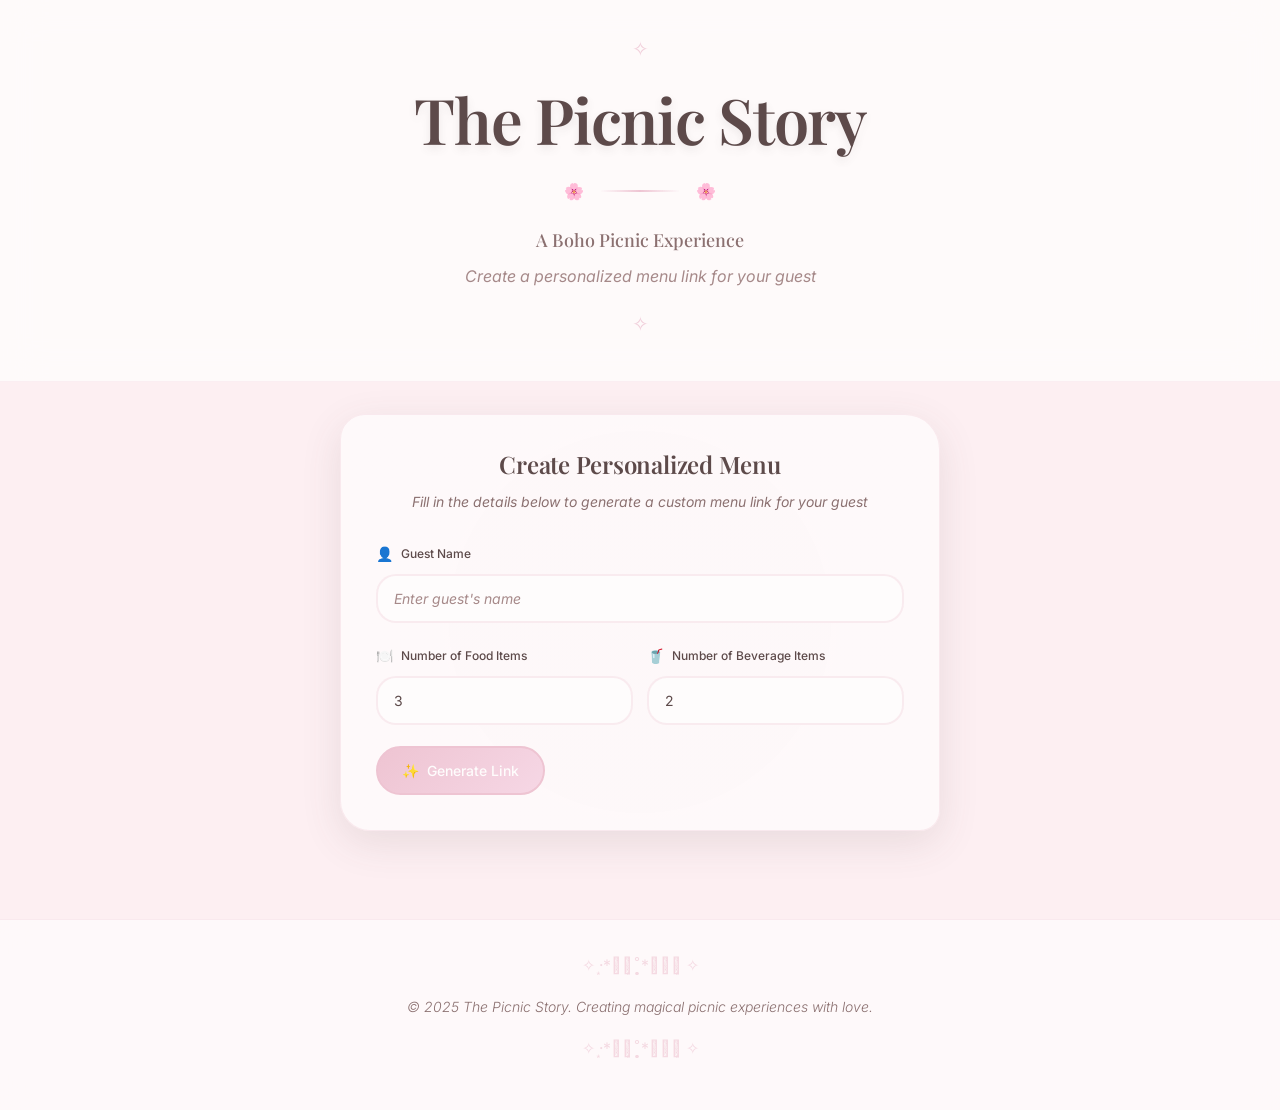
==== index.html @ 3cdbd2fa "first commit" ====
<!DOCTYPE html>
<html lang="en">
<head>
    <meta charset="UTF-8">
    <meta name="viewport" content="width=device-width, initial-scale=1.0">
    <title>The Picnic Story - A Boho Picnic Experience</title>
    <link rel="stylesheet" href="style.css">
    <link href="https://fonts.googleapis.com/css2?family=Playfair+Display:wght@400;500;600;700&family=Inter:wght@300;400;500;600&display=swap" rel="stylesheet">
</head>
<body>
    <!-- Decorative Elements -->
    <div class="gradient-bg"></div>
    
    <!-- Header -->
    <header class="header">
        <div class="container">
            <div class="header__content fade-in">
                <div class="header__flourish">✧</div>
                <h1 class="header__title">The Picnic Story</h1>
                <div class="header__divider">
                    <span class="divider-leaf">🌸</span>
                    <span class="divider-line"></span>
                    <span class="divider-leaf">🌸</span>
                </div>
                <p class="header__subtitle">A Boho Picnic Experience</p>
                <p class="header__description">Create a personalized menu link for your guest</p>
                <div class="header__flourish">✧</div>
            </div>
        </div>
    </header>

    <!-- Main Content -->
    <main class="main">
        <div class="container">
            <div class="form-wrapper fade-in">
                <div class="form-card">
                    <div class="form-header">
                        <h2 class="form-title">Create Personalized Menu</h2>
                        <p class="form-description">Fill in the details below to generate a custom menu link for your guest</p>
                    </div>
                    
                    <form id="linkGeneratorForm" class="form">
                        <div class="form-group">
                            <label for="guestName" class="form-label">
                                <span class="label-icon">👤</span>
                                Guest Name
                            </label>
                            <input 
                                type="text" 
                                id="guestName" 
                                name="guestName" 
                                class="form-control"
                                placeholder="Enter guest's name"
                                required
                            >
                        </div>

                        <div class="form-row">
                            <div class="form-group">
                                <label for="foodItems" class="form-label">
                                    <span class="label-icon">🍽️</span>
                                    Number of Food Items
                                </label>
                                <input 
                                    type="number" 
                                    id="foodItems" 
                                    name="foodItems" 
                                    class="form-control"
                                    min="1" 
                                    max="20" 
                                    value="3"
                                    required
                                >
                            </div>

                            <div class="form-group">
                                <label for="bevItems" class="form-label">
                                    <span class="label-icon">🥤</span>
                                    Number of Beverage Items
                                </label>
                                <input 
                                    type="number" 
                                    id="bevItems" 
                                    name="bevItems" 
                                    class="form-control"
                                    min="0" 
                                    max="10" 
                                    value="2"
                                    required
                                >
                            </div>
                        </div>

                        <button type="submit" class="btn btn--primary">
                            <span class="btn-icon">✨</span>
                            Generate Link
                        </button>
                    </form>

                    <!-- Generated Link Section -->
                    <div id="linkResult" class="link-result hidden">
                        <div class="result-header">
                            <h3 class="result-title">🎉 Your personalized link is ready!</h3>
                            <p class="result-description">Share this link with your guest</p>
                        </div>
                        
                        <div class="link-display">
                            <input type="text" id="generatedLink" class="link-input" readonly>
                            <button type="button" id="copyBtn" class="btn btn--secondary">
                                <span class="btn-icon">📋</span>
                                Copy
                            </button>
                        </div>
                        
                        <div class="result-actions">
                            <button type="button" id="createNewBtn" class="btn btn--outline">
                                Create Another Link
                            </button>
                        </div>
                    </div>
                </div>
            </div>
        </div>
    </main>

    <!-- Footer -->
    <footer class="footer">
        <div class="container">
            <div class="footer-content">
                <div class="footer-ornament">✧ ·͙*̩̩͙˚̩̥̩̥*̩̩̥͙ ✧</div>
                <p class="footer-text">© 2025 The Picnic Story. Creating magical picnic experiences with love.</p>
                <div class="footer-ornament">✧ ·͙*̩̩͙˚̩̥̩̥*̩̩̥͙ ✧</div>
            </div>
        </div>
    </footer>

    <script src="app.js"></script>
</body>
</html>
---- style.css ----
:root {
  /* Primitive Color Tokens */
  --color-white: rgba(255, 255, 255, 1);
  --color-black: rgba(0, 0, 0, 1);
  --color-cream-50: rgba(252, 252, 249, 1);
  --color-cream-100: rgba(255, 255, 253, 1);
  --color-gray-200: rgba(245, 245, 245, 1);
  --color-gray-300: rgba(167, 169, 169, 1);
  --color-gray-400: rgba(119, 124, 124, 1);
  --color-slate-500: rgba(98, 108, 113, 1);
  --color-brown-600: rgba(94, 82, 64, 1);
  --color-charcoal-700: rgba(31, 33, 33, 1);
  --color-charcoal-800: rgba(38, 40, 40, 1);
  --color-slate-900: rgba(19, 52, 59, 1);
  --color-teal-300: rgba(50, 184, 198, 1);
  --color-teal-400: rgba(45, 166, 178, 1);
  --color-teal-500: rgba(33, 128, 141, 1);
  --color-teal-600: rgba(29, 116, 128, 1);
  --color-teal-700: rgba(26, 104, 115, 1);
  --color-teal-800: rgba(41, 150, 161, 1);
  --color-red-400: rgba(255, 84, 89, 1);
  --color-red-500: rgba(192, 21, 47, 1);
  --color-orange-400: rgba(230, 129, 97, 1);
  --color-orange-500: rgba(168, 75, 47, 1);

  /* RGB versions for opacity control */
  --color-brown-600-rgb: 94, 82, 64;
  --color-teal-500-rgb: 33, 128, 141;
  --color-slate-900-rgb: 19, 52, 59;
  --color-slate-500-rgb: 98, 108, 113;
  --color-red-500-rgb: 192, 21, 47;
  --color-red-400-rgb: 255, 84, 89;
  --color-orange-500-rgb: 168, 75, 47;
  --color-orange-400-rgb: 230, 129, 97;

  /* Background color tokens (Light Mode) */
  --color-bg-1: rgba(59, 130, 246, 0.08); /* Light blue */
  --color-bg-2: rgba(245, 158, 11, 0.08); /* Light yellow */
  --color-bg-3: rgba(34, 197, 94, 0.08); /* Light green */
  --color-bg-4: rgba(239, 68, 68, 0.08); /* Light red */
  --color-bg-5: rgba(147, 51, 234, 0.08); /* Light purple */
  --color-bg-6: rgba(249, 115, 22, 0.08); /* Light orange */
  --color-bg-7: rgba(236, 72, 153, 0.08); /* Light pink */
  --color-bg-8: rgba(6, 182, 212, 0.08); /* Light cyan */

  /* Semantic Color Tokens (Light Mode) */
  --color-background: var(--color-cream-50);
  --color-surface: var(--color-cream-100);
  --color-text: var(--color-slate-900);
  --color-text-secondary: var(--color-slate-500);
  --color-primary: var(--color-teal-500);
  --color-primary-hover: var(--color-teal-600);
  --color-primary-active: var(--color-teal-700);
  --color-secondary: rgba(var(--color-brown-600-rgb), 0.12);
  --color-secondary-hover: rgba(var(--color-brown-600-rgb), 0.2);
  --color-secondary-active: rgba(var(--color-brown-600-rgb), 0.25);
  --color-border: rgba(var(--color-brown-600-rgb), 0.2);
  --color-btn-primary-text: var(--color-cream-50);
  --color-card-border: rgba(var(--color-brown-600-rgb), 0.12);
  --color-card-border-inner: rgba(var(--color-brown-600-rgb), 0.12);
  --color-error: var(--color-red-500);
  --color-success: var(--color-teal-500);
  --color-warning: var(--color-orange-500);
  --color-info: var(--color-slate-500);
  --color-focus-ring: rgba(var(--color-teal-500-rgb), 0.4);
  --color-select-caret: rgba(var(--color-slate-900-rgb), 0.8);

  /* Common style patterns */
  --focus-ring: 0 0 0 3px var(--color-focus-ring);
  --focus-outline: 2px solid var(--color-primary);
  --status-bg-opacity: 0.15;
  --status-border-opacity: 0.25;
  --select-caret-light: url("data:image/svg+xml,%3Csvg xmlns='http://www.w3.org/2000/svg' width='16' height='16' viewBox='0 0 24 24' fill='none' stroke='%23134252' stroke-width='2' stroke-linecap='round' stroke-linejoin='round'%3E%3Cpolyline points='6 9 12 15 18 9'%3E%3C/polyline%3E%3C/svg%3E");
  --select-caret-dark: url("data:image/svg+xml,%3Csvg xmlns='http://www.w3.org/2000/svg' width='16' height='16' viewBox='0 0 24 24' fill='none' stroke='%23f5f5f5' stroke-width='2' stroke-linecap='round' stroke-linejoin='round'%3E%3Cpolyline points='6 9 12 15 18 9'%3E%3C/polyline%3E%3C/svg%3E");

  /* RGB versions for opacity control */
  --color-success-rgb: 33, 128, 141;
  --color-error-rgb: 192, 21, 47;
  --color-warning-rgb: 168, 75, 47;
  --color-info-rgb: 98, 108, 113;

  /* Typography */
  --font-family-base: "FKGroteskNeue", "Geist", "Inter", -apple-system,
    BlinkMacSystemFont, "Segoe UI", Roboto, sans-serif;
  --font-family-mono: "Berkeley Mono", ui-monospace, SFMono-Regular, Menlo,
    Monaco, Consolas, monospace;
  --font-size-xs: 11px;
  --font-size-sm: 12px;
  --font-size-base: 14px;
  --font-size-md: 14px;
  --font-size-lg: 16px;
  --font-size-xl: 18px;
  --font-size-2xl: 20px;
  --font-size-3xl: 24px;
  --font-size-4xl: 30px;
  --font-weight-normal: 400;
  --font-weight-medium: 500;
  --font-weight-semibold: 550;
  --font-weight-bold: 600;
  --line-height-tight: 1.2;
  --line-height-normal: 1.5;
  --letter-spacing-tight: -0.01em;

  /* Spacing */
  --space-0: 0;
  --space-1: 1px;
  --space-2: 2px;
  --space-4: 4px;
  --space-6: 6px;
  --space-8: 8px;
  --space-10: 10px;
  --space-12: 12px;
  --space-16: 16px;
  --space-20: 20px;
  --space-24: 24px;
  --space-32: 32px;

  /* Border Radius */
  --radius-sm: 6px;
  --radius-base: 8px;
  --radius-md: 10px;
  --radius-lg: 12px;
  --radius-full: 9999px;

  /* Shadows */
  --shadow-xs: 0 1px 2px rgba(0, 0, 0, 0.02);
  --shadow-sm: 0 1px 3px rgba(0, 0, 0, 0.04), 0 1px 2px rgba(0, 0, 0, 0.02);
  --shadow-md: 0 4px 6px -1px rgba(0, 0, 0, 0.04),
    0 2px 4px -1px rgba(0, 0, 0, 0.02);
  --shadow-lg: 0 10px 15px -3px rgba(0, 0, 0, 0.04),
    0 4px 6px -2px rgba(0, 0, 0, 0.02);
  --shadow-inset-sm: inset 0 1px 0 rgba(255, 255, 255, 0.15),
    inset 0 -1px 0 rgba(0, 0, 0, 0.03);

  /* Animation */
  --duration-fast: 150ms;
  --duration-normal: 250ms;
  --ease-standard: cubic-bezier(0.16, 1, 0.3, 1);

  /* Layout */
  --container-sm: 640px;
  --container-md: 768px;
  --container-lg: 1024px;
  --container-xl: 1280px;
}

/* Dark mode colors */
@media (prefers-color-scheme: dark) {
  :root {
    /* RGB versions for opacity control (Dark Mode) */
    --color-gray-400-rgb: 119, 124, 124;
    --color-teal-300-rgb: 50, 184, 198;
    --color-gray-300-rgb: 167, 169, 169;
    --color-gray-200-rgb: 245, 245, 245;

    /* Background color tokens (Dark Mode) */
    --color-bg-1: rgba(29, 78, 216, 0.15); /* Dark blue */
    --color-bg-2: rgba(180, 83, 9, 0.15); /* Dark yellow */
    --color-bg-3: rgba(21, 128, 61, 0.15); /* Dark green */
    --color-bg-4: rgba(185, 28, 28, 0.15); /* Dark red */
    --color-bg-5: rgba(107, 33, 168, 0.15); /* Dark purple */
    --color-bg-6: rgba(194, 65, 12, 0.15); /* Dark orange */
    --color-bg-7: rgba(190, 24, 93, 0.15); /* Dark pink */
    --color-bg-8: rgba(8, 145, 178, 0.15); /* Dark cyan */
    
    /* Semantic Color Tokens (Dark Mode) */
    --color-background: var(--color-charcoal-700);
    --color-surface: var(--color-charcoal-800);
    --color-text: var(--color-gray-200);
    --color-text-secondary: rgba(var(--color-gray-300-rgb), 0.7);
    --color-primary: var(--color-teal-300);
    --color-primary-hover: var(--color-teal-400);
    --color-primary-active: var(--color-teal-800);
    --color-secondary: rgba(var(--color-gray-400-rgb), 0.15);
    --color-secondary-hover: rgba(var(--color-gray-400-rgb), 0.25);
    --color-secondary-active: rgba(var(--color-gray-400-rgb), 0.3);
    --color-border: rgba(var(--color-gray-400-rgb), 0.3);
    --color-error: var(--color-red-400);
    --color-success: var(--color-teal-300);
    --color-warning: var(--color-orange-400);
    --color-info: var(--color-gray-300);
    --color-focus-ring: rgba(var(--color-teal-300-rgb), 0.4);
    --color-btn-primary-text: var(--color-slate-900);
    --color-card-border: rgba(var(--color-gray-400-rgb), 0.2);
    --color-card-border-inner: rgba(var(--color-gray-400-rgb), 0.15);
    --shadow-inset-sm: inset 0 1px 0 rgba(255, 255, 255, 0.1),
      inset 0 -1px 0 rgba(0, 0, 0, 0.15);
    --button-border-secondary: rgba(var(--color-gray-400-rgb), 0.2);
    --color-border-secondary: rgba(var(--color-gray-400-rgb), 0.2);
    --color-select-caret: rgba(var(--color-gray-200-rgb), 0.8);

    /* Common style patterns - updated for dark mode */
    --focus-ring: 0 0 0 3px var(--color-focus-ring);
    --focus-outline: 2px solid var(--color-primary);
    --status-bg-opacity: 0.15;
    --status-border-opacity: 0.25;
    --select-caret-light: url("data:image/svg+xml,%3Csvg xmlns='http://www.w3.org/2000/svg' width='16' height='16' viewBox='0 0 24 24' fill='none' stroke='%23134252' stroke-width='2' stroke-linecap='round' stroke-linejoin='round'%3E%3Cpolyline points='6 9 12 15 18 9'%3E%3C/polyline%3E%3C/svg%3E");
    --select-caret-dark: url("data:image/svg+xml,%3Csvg xmlns='http://www.w3.org/2000/svg' width='16' height='16' viewBox='0 0 24 24' fill='none' stroke='%23f5f5f5' stroke-width='2' stroke-linecap='round' stroke-linejoin='round'%3E%3Cpolyline points='6 9 12 15 18 9'%3E%3C/polyline%3E%3C/svg%3E");

    /* RGB versions for dark mode */
    --color-success-rgb: var(--color-teal-300-rgb);
    --color-error-rgb: var(--color-red-400-rgb);
    --color-warning-rgb: var(--color-orange-400-rgb);
    --color-info-rgb: var(--color-gray-300-rgb);
  }
}

/* Data attribute for manual theme switching */
[data-color-scheme="dark"] {
  /* RGB versions for opacity control (dark mode) */
  --color-gray-400-rgb: 119, 124, 124;
  --color-teal-300-rgb: 50, 184, 198;
  --color-gray-300-rgb: 167, 169, 169;
  --color-gray-200-rgb: 245, 245, 245;

  /* Colorful background palette - Dark Mode */
  --color-bg-1: rgba(29, 78, 216, 0.15); /* Dark blue */
  --color-bg-2: rgba(180, 83, 9, 0.15); /* Dark yellow */
  --color-bg-3: rgba(21, 128, 61, 0.15); /* Dark green */
  --color-bg-4: rgba(185, 28, 28, 0.15); /* Dark red */
  --color-bg-5: rgba(107, 33, 168, 0.15); /* Dark purple */
  --color-bg-6: rgba(194, 65, 12, 0.15); /* Dark orange */
  --color-bg-7: rgba(190, 24, 93, 0.15); /* Dark pink */
  --color-bg-8: rgba(8, 145, 178, 0.15); /* Dark cyan */
  
  /* Semantic Color Tokens (Dark Mode) */
  --color-background: var(--color-charcoal-700);
  --color-surface: var(--color-charcoal-800);
  --color-text: var(--color-gray-200);
  --color-text-secondary: rgba(var(--color-gray-300-rgb), 0.7);
  --color-primary: var(--color-teal-300);
  --color-primary-hover: var(--color-teal-400);
  --color-primary-active: var(--color-teal-800);
  --color-secondary: rgba(var(--color-gray-400-rgb), 0.15);
  --color-secondary-hover: rgba(var(--color-gray-400-rgb), 0.25);
  --color-secondary-active: rgba(var(--color-gray-400-rgb), 0.3);
  --color-border: rgba(var(--color-gray-400-rgb), 0.3);
  --color-error: var(--color-red-400);
  --color-success: var(--color-teal-300);
  --color-warning: var(--color-orange-400);
  --color-info: var(--color-gray-300);
  --color-focus-ring: rgba(var(--color-teal-300-rgb), 0.4);
  --color-btn-primary-text: var(--color-slate-900);
  --color-card-border: rgba(var(--color-gray-400-rgb), 0.15);
  --color-card-border-inner: rgba(var(--color-gray-400-rgb), 0.15);
  --shadow-inset-sm: inset 0 1px 0 rgba(255, 255, 255, 0.1),
    inset 0 -1px 0 rgba(0, 0, 0, 0.15);
  --color-border-secondary: rgba(var(--color-gray-400-rgb), 0.2);
  --color-select-caret: rgba(var(--color-gray-200-rgb), 0.8);

  /* Common style patterns - updated for dark mode */
  --focus-ring: 0 0 0 3px var(--color-focus-ring);
  --focus-outline: 2px solid var(--color-primary);
  --status-bg-opacity: 0.15;
  --status-border-opacity: 0.25;
  --select-caret-light: url("data:image/svg+xml,%3Csvg xmlns='http://www.w3.org/2000/svg' width='16' height='16' viewBox='0 0 24 24' fill='none' stroke='%23134252' stroke-width='2' stroke-linecap='round' stroke-linejoin='round'%3E%3Cpolyline points='6 9 12 15 18 9'%3E%3C/polyline%3E%3C/svg%3E");
  --select-caret-dark: url("data:image/svg+xml,%3Csvg xmlns='http://www.w3.org/2000/svg' width='16' height='16' viewBox='0 0 24 24' fill='none' stroke='%23f5f5f5' stroke-width='2' stroke-linecap='round' stroke-linejoin='round'%3E%3Cpolyline points='6 9 12 15 18 9'%3E%3C/polyline%3E%3C/svg%3E");

  /* RGB versions for dark mode */
  --color-success-rgb: var(--color-teal-300-rgb);
  --color-error-rgb: var(--color-red-400-rgb);
  --color-warning-rgb: var(--color-orange-400-rgb);
  --color-info-rgb: var(--color-gray-300-rgb);
}

[data-color-scheme="light"] {
  /* RGB versions for opacity control (light mode) */
  --color-brown-600-rgb: 94, 82, 64;
  --color-teal-500-rgb: 33, 128, 141;
  --color-slate-900-rgb: 19, 52, 59;
  
  /* Semantic Color Tokens (Light Mode) */
  --color-background: var(--color-cream-50);
  --color-surface: var(--color-cream-100);
  --color-text: var(--color-slate-900);
  --color-text-secondary: var(--color-slate-500);
  --color-primary: var(--color-teal-500);
  --color-primary-hover: var(--color-teal-600);
  --color-primary-active: var(--color-teal-700);
  --color-secondary: rgba(var(--color-brown-600-rgb), 0.12);
  --color-secondary-hover: rgba(var(--color-brown-600-rgb), 0.2);
  --color-secondary-active: rgba(var(--color-brown-600-rgb), 0.25);
  --color-border: rgba(var(--color-brown-600-rgb), 0.2);
  --color-btn-primary-text: var(--color-cream-50);
  --color-card-border: rgba(var(--color-brown-600-rgb), 0.12);
  --color-card-border-inner: rgba(var(--color-brown-600-rgb), 0.12);
  --color-error: var(--color-red-500);
  --color-success: var(--color-teal-500);
  --color-warning: var(--color-orange-500);
  --color-info: var(--color-slate-500);
  --color-focus-ring: rgba(var(--color-teal-500-rgb), 0.4);

  /* RGB versions for light mode */
  --color-success-rgb: var(--color-teal-500-rgb);
  --color-error-rgb: var(--color-red-500-rgb);
  --color-warning-rgb: var(--color-orange-500-rgb);
  --color-info-rgb: var(--color-slate-500-rgb);
}

/* Base styles */
html {
  font-size: var(--font-size-base);
  font-family: var(--font-family-base);
  line-height: var(--line-height-normal);
  color: var(--color-text);
  background-color: var(--color-background);
  -webkit-font-smoothing: antialiased;
  box-sizing: border-box;
}

body {
  margin: 0;
  padding: 0;
}

*,
*::before,
*::after {
  box-sizing: inherit;
}

/* Typography */
h1,
h2,
h3,
h4,
h5,
h6 {
  margin: 0;
  font-weight: var(--font-weight-semibold);
  line-height: var(--line-height-tight);
  color: var(--color-text);
  letter-spacing: var(--letter-spacing-tight);
}

h1 {
  font-size: var(--font-size-4xl);
}
h2 {
  font-size: var(--font-size-3xl);
}
h3 {
  font-size: var(--font-size-2xl);
}
h4 {
  font-size: var(--font-size-xl);
}
h5 {
  font-size: var(--font-size-lg);
}
h6 {
  font-size: var(--font-size-md);
}

p {
  margin: 0 0 var(--space-16) 0;
}

a {
  color: var(--color-primary);
  text-decoration: none;
  transition: color var(--duration-fast) var(--ease-standard);
}

a:hover {
  color: var(--color-primary-hover);
}

code,
pre {
  font-family: var(--font-family-mono);
  font-size: calc(var(--font-size-base) * 0.95);
  background-color: var(--color-secondary);
  border-radius: var(--radius-sm);
}

code {
  padding: var(--space-1) var(--space-4);
}

pre {
  padding: var(--space-16);
  margin: var(--space-16) 0;
  overflow: auto;
  border: 1px solid var(--color-border);
}

pre code {
  background: none;
  padding: 0;
}

/* Buttons */
.btn {
  display: inline-flex;
  align-items: center;
  justify-content: center;
  padding: var(--space-8) var(--space-16);
  border-radius: var(--radius-base);
  font-size: var(--font-size-base);
  font-weight: 500;
  line-height: 1.5;
  cursor: pointer;
  transition: all var(--duration-normal) var(--ease-standard);
  border: none;
  text-decoration: none;
  position: relative;
}

.btn:focus-visible {
  outline: none;
  box-shadow: var(--focus-ring);
}

.btn--primary {
  background: var(--color-primary);
  color: var(--color-btn-primary-text);
}

.btn--primary:hover {
  background: var(--color-primary-hover);
}

.btn--primary:active {
  background: var(--color-primary-active);
}

.btn--secondary {
  background: var(--color-secondary);
  color: var(--color-text);
}

.btn--secondary:hover {
  background: var(--color-secondary-hover);
}

.btn--secondary:active {
  background: var(--color-secondary-active);
}

.btn--outline {
  background: transparent;
  border: 1px solid var(--color-border);
  color: var(--color-text);
}

.btn--outline:hover {
  background: var(--color-secondary);
}

.btn--sm {
  padding: var(--space-4) var(--space-12);
  font-size: var(--font-size-sm);
  border-radius: var(--radius-sm);
}

.btn--lg {
  padding: var(--space-10) var(--space-20);
  font-size: var(--font-size-lg);
  border-radius: var(--radius-md);
}

.btn--full-width {
  width: 100%;
}

.btn:disabled {
  opacity: 0.5;
  cursor: not-allowed;
}

/* Form elements */
.form-control {
  display: block;
  width: 100%;
  padding: var(--space-8) var(--space-12);
  font-size: var(--font-size-md);
  line-height: 1.5;
  color: var(--color-text);
  background-color: var(--color-surface);
  border: 1px solid var(--color-border);
  border-radius: var(--radius-base);
  transition: border-color var(--duration-fast) var(--ease-standard),
    box-shadow var(--duration-fast) var(--ease-standard);
}

textarea.form-control {
  font-family: var(--font-family-base);
  font-size: var(--font-size-base);
}

select.form-control {
  padding: var(--space-8) var(--space-12);
  -webkit-appearance: none;
  -moz-appearance: none;
  appearance: none;
  background-image: var(--select-caret-light);
  background-repeat: no-repeat;
  background-position: right var(--space-12) center;
  background-size: 16px;
  padding-right: var(--space-32);
}

/* Add a dark mode specific caret */
@media (prefers-color-scheme: dark) {
  select.form-control {
    background-image: var(--select-caret-dark);
  }
}

/* Also handle data-color-scheme */
[data-color-scheme="dark"] select.form-control {
  background-image: var(--select-caret-dark);
}

[data-color-scheme="light"] select.form-control {
  background-image: var(--select-caret-light);
}

.form-control:focus {
  border-color: var(--color-primary);
  outline: var(--focus-outline);
}

.form-label {
  display: block;
  margin-bottom: var(--space-8);
  font-weight: var(--font-weight-medium);
  font-size: var(--font-size-sm);
}

.form-group {
  margin-bottom: var(--space-16);
}

/* Card component */
.card {
  background-color: var(--color-surface);
  border-radius: var(--radius-lg);
  border: 1px solid var(--color-card-border);
  box-shadow: var(--shadow-sm);
  overflow: hidden;
  transition: box-shadow var(--duration-normal) var(--ease-standard);
}

.card:hover {
  box-shadow: var(--shadow-md);
}

.card__body {
  padding: var(--space-16);
}

.card__header,
.card__footer {
  padding: var(--space-16);
  border-bottom: 1px solid var(--color-card-border-inner);
}

/* Status indicators - simplified with CSS variables */
.status {
  display: inline-flex;
  align-items: center;
  padding: var(--space-6) var(--space-12);
  border-radius: var(--radius-full);
  font-weight: var(--font-weight-medium);
  font-size: var(--font-size-sm);
}

.status--success {
  background-color: rgba(
    var(--color-success-rgb, 33, 128, 141),
    var(--status-bg-opacity)
  );
  color: var(--color-success);
  border: 1px solid
    rgba(var(--color-success-rgb, 33, 128, 141), var(--status-border-opacity));
}

.status--error {
  background-color: rgba(
    var(--color-error-rgb, 192, 21, 47),
    var(--status-bg-opacity)
  );
  color: var(--color-error);
  border: 1px solid
    rgba(var(--color-error-rgb, 192, 21, 47), var(--status-border-opacity));
}

.status--warning {
  background-color: rgba(
    var(--color-warning-rgb, 168, 75, 47),
    var(--status-bg-opacity)
  );
  color: var(--color-warning);
  border: 1px solid
    rgba(var(--color-warning-rgb, 168, 75, 47), var(--status-border-opacity));
}

.status--info {
  background-color: rgba(
    var(--color-info-rgb, 98, 108, 113),
    var(--status-bg-opacity)
  );
  color: var(--color-info);
  border: 1px solid
    rgba(var(--color-info-rgb, 98, 108, 113), var(--status-border-opacity));
}

/* Container layout */
.container {
  width: 100%;
  margin-right: auto;
  margin-left: auto;
  padding-right: var(--space-16);
  padding-left: var(--space-16);
}

@media (min-width: 640px) {
  .container {
    max-width: var(--container-sm);
  }
}
@media (min-width: 768px) {
  .container {
    max-width: var(--container-md);
  }
}
@media (min-width: 1024px) {
  .container {
    max-width: var(--container-lg);
  }
}
@media (min-width: 1280px) {
  .container {
    max-width: var(--container-xl);
  }
}

/* Utility classes */
.flex {
  display: flex;
}
.flex-col {
  flex-direction: column;
}
.items-center {
  align-items: center;
}
.justify-center {
  justify-content: center;
}
.justify-between {
  justify-content: space-between;
}
.gap-4 {
  gap: var(--space-4);
}
.gap-8 {
  gap: var(--space-8);
}
.gap-16 {
  gap: var(--space-16);
}

.m-0 {
  margin: 0;
}
.mt-8 {
  margin-top: var(--space-8);
}
.mb-8 {
  margin-bottom: var(--space-8);
}
.mx-8 {
  margin-left: var(--space-8);
  margin-right: var(--space-8);
}
.my-8 {
  margin-top: var(--space-8);
  margin-bottom: var(--space-8);
}

.p-0 {
  padding: 0;
}
.py-8 {
  padding-top: var(--space-8);
  padding-bottom: var(--space-8);
}
.px-8 {
  padding-left: var(--space-8);
  padding-right: var(--space-8);
}
.py-16 {
  padding-top: var(--space-16);
  padding-bottom: var(--space-16);
}
.px-16 {
  padding-left: var(--space-16);
  padding-right: var(--space-16);
}

.block {
  display: block;
}
.hidden {
  display: none;
}

/* Accessibility */
.sr-only {
  position: absolute;
  width: 1px;
  height: 1px;
  padding: 0;
  margin: -1px;
  overflow: hidden;
  clip: rect(0, 0, 0, 0);
  white-space: nowrap;
  border-width: 0;
}

:focus-visible {
  outline: var(--focus-outline);
  outline-offset: 2px;
}

/* Dark mode specifics */
[data-color-scheme="dark"] .btn--outline {
  border: 1px solid var(--color-border-secondary);
}

@font-face {
  font-family: 'FKGroteskNeue';
  src: url('https://r2cdn.perplexity.ai/fonts/FKGroteskNeue.woff2')
    format('woff2');
}

/* END PERPLEXITY DESIGN SYSTEM */
/* Boho Picnic Theme - Soft Pink Gradients */

* {
    margin: 0;
    padding: 0;
    box-sizing: border-box;
}

:root {
    /* Boho Pink Color Palette */
    --boho-blush: #FDEFF2;
    --boho-cream: #FFEAF1;
    --boho-dusty-rose: #EEC4D2;
    --boho-soft-pink: #F6D7E5;
    --boho-mauve: #D4A5B8;
    --boho-sage-pink: #C4A5A5;
    --boho-warm-white: #FEFCFC;
    --boho-text-dark: #5D4A4A;
    --boho-text-medium: #8B7070;
    --boho-text-light: #A68989;
    --boho-accent: #B89AAA;
    
    /* Organic shadows with pink tints */
    --boho-shadow-soft: 0 8px 32px rgba(93, 74, 74, 0.08);
    --boho-shadow-medium: 0 12px 40px rgba(93, 74, 74, 0.12);
    --boho-shadow-floating: 0 20px 60px rgba(93, 74, 74, 0.15);
    
    /* Organic border radius */
    --boho-radius-small: 12px;
    --boho-radius-medium: 20px;
    --boho-radius-large: 32px;
    --boho-radius-organic: 25px 35px 20px 30px;
}

body {
    font-family: 'Inter', var(--font-family-base);
    line-height: 1.7;
    color: var(--boho-text-dark);
    background: var(--boho-blush);
    min-height: 100vh;
    scroll-behavior: smooth;
    position: relative;
    overflow-x: hidden;
}

/* Gradient Background */
.gradient-bg {
    position: fixed;
    top: 0;
    left: 0;
    width: 100%;
    height: 100%;
    background: linear-gradient(135deg, 
        var(--boho-blush) 0%, 
        var(--boho-cream) 50%, 
        var(--boho-dusty-rose) 100%);
    pointer-events: none;
    z-index: -1;
}

.gradient-bg::before {
    content: '';
    position: absolute;
    top: 0;
    left: 0;
    width: 100%;
    height: 100%;
    background: radial-gradient(circle at 20% 80%, rgba(238, 196, 210, 0.3) 0%, transparent 50%),
                radial-gradient(circle at 80% 20%, rgba(246, 215, 229, 0.4) 0%, transparent 50%),
                radial-gradient(circle at 40% 40%, rgba(212, 165, 184, 0.2) 0%, transparent 50%);
    animation: float 20s ease-in-out infinite;
}

@keyframes float {
    0%, 100% { transform: translate(0, 0) rotate(0deg); }
    33% { transform: translate(30px, -30px) rotate(120deg); }
    66% { transform: translate(-20px, 20px) rotate(240deg); }
}

/* Fade in animation */
.fade-in {
    opacity: 0;
    transform: translateY(30px);
    animation: fadeIn 0.8s ease-out forwards;
}

@keyframes fadeIn {
    to {
        opacity: 1;
        transform: translateY(0);
    }
}

/* Header Styles */
.header {
    background: rgba(254, 252, 252, 0.85);
    backdrop-filter: blur(20px);
    padding: var(--space-32) 0 var(--space-24);
    text-align: center;
    position: relative;
    overflow: hidden;
    border-bottom: 1px solid rgba(238, 196, 210, 0.2);
}

.header__content {
    position: relative;
    z-index: 2;
}

.header__flourish {
    font-size: var(--font-size-2xl);
    color: var(--boho-dusty-rose);
    margin-bottom: var(--space-16);
    opacity: 0.8;
    animation: sparkle 3s ease-in-out infinite;
}

@keyframes sparkle {
    0%, 100% { opacity: 0.8; transform: scale(1); }
    50% { opacity: 1; transform: scale(1.1); }
}

.header__title {
    font-family: 'Playfair Display', serif;
    font-size: clamp(2.5rem, 8vw, 4.5rem);
    font-weight: 600;
    color: var(--boho-text-dark);
    margin-bottom: var(--space-20);
    letter-spacing: -0.02em;
    text-shadow: 0 4px 8px rgba(93, 74, 74, 0.1);
}

.header__divider {
    display: flex;
    align-items: center;
    justify-content: center;
    gap: var(--space-16);
    margin: var(--space-20) 0;
}

.divider-leaf {
    font-size: var(--font-size-lg);
    color: var(--boho-dusty-rose);
    animation: sway 4s ease-in-out infinite;
}

.divider-leaf:nth-child(3) {
    animation-delay: 2s;
}

@keyframes sway {
    0%, 100% { transform: rotate(-5deg); }
    50% { transform: rotate(5deg); }
}

.divider-line {
    width: 80px;
    height: 2px;
    background: linear-gradient(90deg, transparent, var(--boho-dusty-rose), transparent);
    border-radius: var(--radius-full);
}

.header__subtitle {
    font-family: 'Playfair Display', serif;
    font-size: var(--font-size-xl);
    color: var(--boho-text-medium);
    font-weight: 500;
    margin-bottom: var(--space-8);
}

.header__description {
    font-size: var(--font-size-lg);
    color: var(--boho-text-light);
    font-style: italic;
    font-weight: 400;
}

/* Main Content */
.main {
    padding: var(--space-32) 0;
}

/* Form Styles */
.form-wrapper {
    max-width: 600px;
    margin: 0 auto;
}

.form-card {
    background: rgba(254, 252, 252, 0.8);
    backdrop-filter: blur(15px);
    border: 1px solid rgba(238, 196, 210, 0.3);
    border-radius: var(--boho-radius-organic);
    padding: 2.5rem;
    box-shadow: var(--boho-shadow-medium);
    position: relative;
    overflow: hidden;
}

.form-card::before {
    content: '';
    position: absolute;
    top: -50%;
    left: -50%;
    width: 200%;
    height: 200%;
    background: radial-gradient(circle, rgba(238, 196, 210, 0.03) 0%, transparent 70%);
    opacity: 0.5;
}

.form-header {
    text-align: center;
    margin-bottom: 2rem;
    position: relative;
    z-index: 2;
}

.form-title {
    font-family: 'Playfair Display', serif;
    font-size: var(--font-size-3xl);
    font-weight: 600;
    color: var(--boho-text-dark);
    margin-bottom: var(--space-12);
}

.form-description {
    font-size: var(--font-size-md);
    color: var(--boho-text-medium);
    font-style: italic;
}

.form {
    position: relative;
    z-index: 2;
}

.form-group {
    margin-bottom: 1.5rem;
}

.form-row {
    display: grid;
    grid-template-columns: 1fr 1fr;
    gap: 1rem;
}

.form-label {
    display: flex;
    align-items: center;
    gap: var(--space-8);
    margin-bottom: var(--space-8);
    font-weight: var(--font-weight-medium);
    color: var(--boho-text-dark);
    font-size: var(--font-size-sm);
}

.label-icon {
    font-size: var(--font-size-md);
}

.form-control {
    width: 100%;
    padding: var(--space-12) var(--space-16);
    font-size: var(--font-size-md);
    color: var(--boho-text-dark);
    background: rgba(254, 252, 252, 0.9);
    border: 2px solid rgba(238, 196, 210, 0.3);
    border-radius: var(--boho-radius-medium);
    transition: all var(--duration-normal) var(--ease-standard);
    font-family: 'Inter', sans-serif;
}

.form-control:focus {
    outline: none;
    border-color: var(--boho-dusty-rose);
    background: var(--boho-warm-white);
    box-shadow: 0 0 0 4px rgba(238, 196, 210, 0.2);
    transform: translateY(-2px);
}

.form-control::placeholder {
    color: var(--boho-text-light);
    font-style: italic;
}

/* Button Styles */
.btn {
    display: inline-flex;
    align-items: center;
    justify-content: center;
    gap: var(--space-8);
    padding: var(--space-12) var(--space-24);
    border: none;
    border-radius: var(--boho-radius-large);
    font-size: var(--font-size-md);
    font-weight: 500;
    font-family: 'Inter', sans-serif;
    cursor: pointer;
    transition: all var(--duration-normal) var(--ease-standard);
    position: relative;
    overflow: hidden;
}

.btn::before {
    content: '';
    position: absolute;
    top: 0;
    left: -100%;
    width: 100%;
    height: 100%;
    background: linear-gradient(90deg, transparent, rgba(255, 255, 255, 0.2), transparent);
    transition: left 0.5s ease;
}

.btn:hover::before {
    left: 100%;
}

.btn--primary {
    background: linear-gradient(135deg, var(--boho-dusty-rose), var(--boho-soft-pink));
    color: var(--boho-warm-white);
    border: 2px solid var(--boho-dusty-rose);
}

.btn--primary:hover {
    transform: translateY(-3px);
    box-shadow: var(--boho-shadow-medium);
    background: linear-gradient(135deg, var(--boho-mauve), var(--boho-dusty-rose));
}

.btn--secondary {
    background: rgba(238, 196, 210, 0.2);
    color: var(--boho-text-dark);
    border: 2px solid rgba(238, 196, 210, 0.4);
}

.btn--secondary:hover {
    background: rgba(238, 196, 210, 0.3);
    transform: translateY(-2px);
}

.btn--outline {
    background: transparent;
    color: var(--boho-text-dark);
    border: 2px solid rgba(238, 196, 210, 0.5);
}

.btn--outline:hover {
    background: rgba(238, 196, 210, 0.1);
    border-color: var(--boho-dusty-rose);
}

.btn:disabled {
    opacity: 0.5;
    cursor: not-allowed;
    transform: none !important;
}

.btn-icon {
    font-size: var(--font-size-md);
}

/* Link Result Styles */
.link-result {
    margin-top: 2rem;
    padding: 1.5rem;
    background: rgba(253, 239, 242, 0.6);
    border: 1px solid rgba(238, 196, 210, 0.4);
    border-radius: var(--boho-radius-medium);
    text-align: center;
}

.result-header {
    margin-bottom: 1rem;
}

.result-title {
    font-family: 'Playfair Display', serif;
    font-size: var(--font-size-xl);
    color: var(--boho-text-dark);
    margin-bottom: var(--space-8);
}

.result-description {
    font-size: var(--font-size-sm);
    color: var(--boho-text-medium);
    font-style: italic;
}

.link-display {
    display: flex;
    gap: var(--space-8);
    margin-bottom: 1rem;
    align-items: stretch;
}

.link-input {
    flex: 1;
    padding: var(--space-12) var(--space-16);
    background: var(--boho-warm-white);
    border: 2px solid rgba(238, 196, 210, 0.3);
    border-radius: var(--boho-radius-medium);
    font-size: var(--font-size-sm);
    color: var(--boho-text-dark);
    font-family: 'Inter', monospace;
}

/* Menu Selection Styles */
.menu-wrapper {
    max-width: 900px;
    margin: 0 auto;
    display: grid;
    gap: 2rem;
}

.selection-section {
    background: rgba(254, 252, 252, 0.8);
    backdrop-filter: blur(15px);
    border: 1px solid rgba(238, 196, 210, 0.3);
    border-radius: var(--boho-radius-organic);
    padding: 2rem;
    box-shadow: var(--boho-shadow-soft);
}

.section-header {
    text-align: center;
    margin-bottom: 1.5rem;
}

.section-icon {
    font-size: 3rem;
    margin-bottom: var(--space-16);
}

.section-title {
    font-family: 'Playfair Display', serif;
    font-size: var(--font-size-2xl);
    color: var(--boho-text-dark);
    margin-bottom: var(--space-8);
}

.section-description {
    font-size: var(--font-size-md);
    color: var(--boho-text-medium);
    font-style: italic;
}

.selectors-grid {
    display: grid;
    grid-template-columns: repeat(auto-fit, minmax(250px, 1fr));
    gap: 1rem;
}

.selector-group {
    position: relative;
}

.selector-label {
    display: block;
    font-size: var(--font-size-sm);
    color: var(--boho-text-dark);
    margin-bottom: var(--space-4);
    font-weight: 500;
}

.selector {
    width: 100%;
    padding: var(--space-12) var(--space-16);
    background: rgba(254, 252, 252, 0.9);
    border: 2px solid rgba(238, 196, 210, 0.3);
    border-radius: var(--boho-radius-medium);
    font-size: var(--font-size-sm);
    color: var(--boho-text-dark);
    font-family: 'Inter', sans-serif;
    cursor: pointer;
    transition: all var(--duration-normal) var(--ease-standard);
    appearance: none;
    background-image: url("data:image/svg+xml,%3Csvg xmlns='http://www.w3.org/2000/svg' width='16' height='16' viewBox='0 0 24 24' fill='none' stroke='%23A68989' stroke-width='2' stroke-linecap='round' stroke-linejoin='round'%3E%3Cpolyline points='6 9 12 15 18 9'%3E%3C/polyline%3E%3C/svg%3E");
    background-repeat: no-repeat;
    background-position: right 12px center;
    padding-right: 40px;
}

.selector:focus {
    outline: none;
    border-color: var(--boho-dusty-rose);
    box-shadow: 0 0 0 3px rgba(238, 196, 210, 0.2);
}

.selector option {
    background: var(--boho-warm-white);
    color: var(--boho-text-dark);
    padding: var(--space-8);
}

/* Preview Card */
.preview-card {
    background: rgba(253, 239, 242, 0.8);
    backdrop-filter: blur(15px);
    border: 1px solid rgba(238, 196, 210, 0.4);
    border-radius: var(--boho-radius-organic);
    padding: 2rem;
    box-shadow: var(--boho-shadow-medium);
    position: sticky;
    top: 2rem;
}

.preview-header {
    text-align: center;
    margin-bottom: 1.5rem;
}

.preview-title {
    font-family: 'Playfair Display', serif;
    font-size: var(--font-size-xl);
    color: var(--boho-text-dark);
    margin-bottom: var(--space-8);
}

.preview-description {
    font-size: var(--font-size-sm);
    color: var(--boho-text-medium);
    font-style: italic;
}

.preview-section {
    margin-bottom: 1.5rem;
}

.preview-subtitle {
    display: flex;
    align-items: center;
    gap: var(--space-8);
    font-size: var(--font-size-md);
    color: var(--boho-text-dark);
    margin-bottom: var(--space-12);
    font-weight: 500;
}

.preview-icon {
    font-size: var(--font-size-lg);
}

.preview-list {
    list-style: none;
    background: rgba(254, 252, 252, 0.6);
    border-radius: var(--boho-radius-small);
    padding: var(--space-12);
    min-height: 120px;
    max-height: 200px;
    overflow-y: auto;
}

.preview-list li {
    padding: var(--space-6) var(--space-8);
    color: var(--boho-text-dark);
    font-size: var(--font-size-sm);
    border-bottom: 1px solid rgba(238, 196, 210, 0.2);
    margin-bottom: var(--space-4);
    border-radius: var(--boho-radius-small);
    transition: all 0.3s ease;
}

.preview-list li:last-child {
    border-bottom: none;
    margin-bottom: 0;
}

.preview-placeholder {
    color: var(--boho-text-light);
    font-style: italic;
    text-align: center;
    padding: 2rem 1rem !important;
}

.preview-actions {
    text-align: center;
    margin-top: 1.5rem;
}

/* Modal Styles */
.modal {
    position: fixed;
    top: 0;
    left: 0;
    width: 100%;
    height: 100%;
    z-index: 1000;
    display: flex;
    align-items: center;
    justify-content: center;
    padding: var(--space-20);
}

.modal.hidden {
    display: none;
}

.modal-overlay {
    position: absolute;
    top: 0;
    left: 0;
    width: 100%;
    height: 100%;
    background: rgba(93, 74, 74, 0.6);
    backdrop-filter: blur(5px);
}

.modal-content {
    position: relative;
    background: var(--boho-warm-white);
    border-radius: var(--boho-radius-large);
    box-shadow: var(--boho-shadow-floating);
    max-width: 500px;
    width: 100%;
    max-height: 80vh;
    overflow-y: auto;
}

.modal-header {
    padding: 1.5rem 2rem 1rem;
    border-bottom: 1px solid rgba(238, 196, 210, 0.3);
    display: flex;
    align-items: center;
    justify-content: space-between;
}

.modal-title {
    font-family: 'Playfair Display', serif;
    font-size: var(--font-size-xl);
    color: var(--boho-text-dark);
}

.modal-close {
    background: none;
    border: none;
    font-size: 1.5rem;
    color: var(--boho-text-medium);
    cursor: pointer;
    padding: var(--space-4) var(--space-8);
    border-radius: var(--radius-sm);
    transition: all var(--duration-fast) var(--ease-standard);
}

.modal-close:hover {
    background: rgba(238, 196, 210, 0.2);
}

.modal-body {
    padding: 2rem;
}

.thank-you-content {
    text-align: center;
}

.thank-you-icon {
    font-size: 4rem;
    margin-bottom: 1rem;
}

.thank-you-message {
    font-size: var(--font-size-lg);
    color: var(--boho-text-dark);
    margin-bottom: 1.5rem;
}

.order-summary {
    background: rgba(253, 239, 242, 0.5);
    border-radius: var(--boho-radius-medium);
    padding: 1.5rem;
    margin: 1.5rem 0;
    text-align: left;
}

.summary-title {
    font-family: 'Playfair Display', serif;
    font-size: var(--font-size-lg);
    color: var(--boho-text-dark);
    margin-bottom: 1rem;
    text-align: center;
}

.summary-content {
    font-size: var(--font-size-sm);
    color: var(--boho-text-dark);
    line-height: 1.6;
}

.thank-you-note {
    font-size: var(--font-size-md);
    color: var(--boho-text-medium);
    font-style: italic;
    margin-top: 1rem;
}

/* Footer */
.footer {
    background: rgba(254, 252, 252, 0.8);
    backdrop-filter: blur(15px);
    border-top: 1px solid rgba(238, 196, 210, 0.3);
    padding: var(--space-32) 0;
    margin-top: 4rem;
}

.footer-content {
    text-align: center;
}

.footer-ornament {
    font-size: var(--font-size-lg);
    color: var(--boho-dusty-rose);
    margin-bottom: var(--space-16);
    opacity: 0.6;
}

.footer-text {
    color: var(--boho-text-medium);
    font-size: var(--font-size-md);
    font-style: italic;
    font-weight: 300;
}

/* Utility Classes */
.hidden {
    display: none !important;
}

/* Responsive Design */
@media (min-width: 768px) {
    .menu-wrapper {
        grid-template-columns: 1fr 1fr;
        grid-template-rows: auto auto auto;
    }
    
    .preview-card {
        grid-column: 2;
        grid-row: 1 / -1;
    }
    
    #foodSection {
        grid-column: 1;
        grid-row: 1;
    }
    
    #beverageSection {
        grid-column: 1;
        grid-row: 2;
    }
}

@media (max-width: 767px) {
    .header {
        padding: var(--space-24) 0;
    }
    
    .header__title {
        font-size: 2.5rem;
    }
    
    .form-card {
        padding: 2rem 1.5rem;
        border-radius: var(--boho-radius-large);
    }
    
    .form-row {
        grid-template-columns: 1fr;
        gap: 0;
    }
    
    .link-display {
        flex-direction: column;
    }
    
    .selection-section {
        padding: 1.5rem;
    }
    
    .selectors-grid {
        grid-template-columns: 1fr;
    }
    
    .preview-card {
        position: static;
    }
    
    .modal {
        padding: var(--space-16);
    }
    
    .modal-content {
        max-height: 90vh;
    }
}

/* Accessibility */
@media (prefers-reduced-motion: reduce) {
    *,
    *::before,
    *::after {
        animation-duration: 0.01ms !important;
        animation-iteration-count: 1 !important;
        transition-duration: 0.01ms !important;
    }
}

:focus-visible {
    outline: 3px solid rgba(238, 196, 210, 0.6);
    outline-offset: 2px;
}

/* Custom scrollbar */
.preview-list::-webkit-scrollbar {
    width: 6px;
}

.preview-list::-webkit-scrollbar-track {
    background: rgba(238, 196, 210, 0.1);
    border-radius: 3px;
}

.preview-list::-webkit-scrollbar-thumb {
    background: rgba(238, 196, 210, 0.5);
    border-radius: 3px;
}

.preview-list::-webkit-scrollbar-thumb:hover {
    background: rgba(238, 196, 210, 0.7);
}
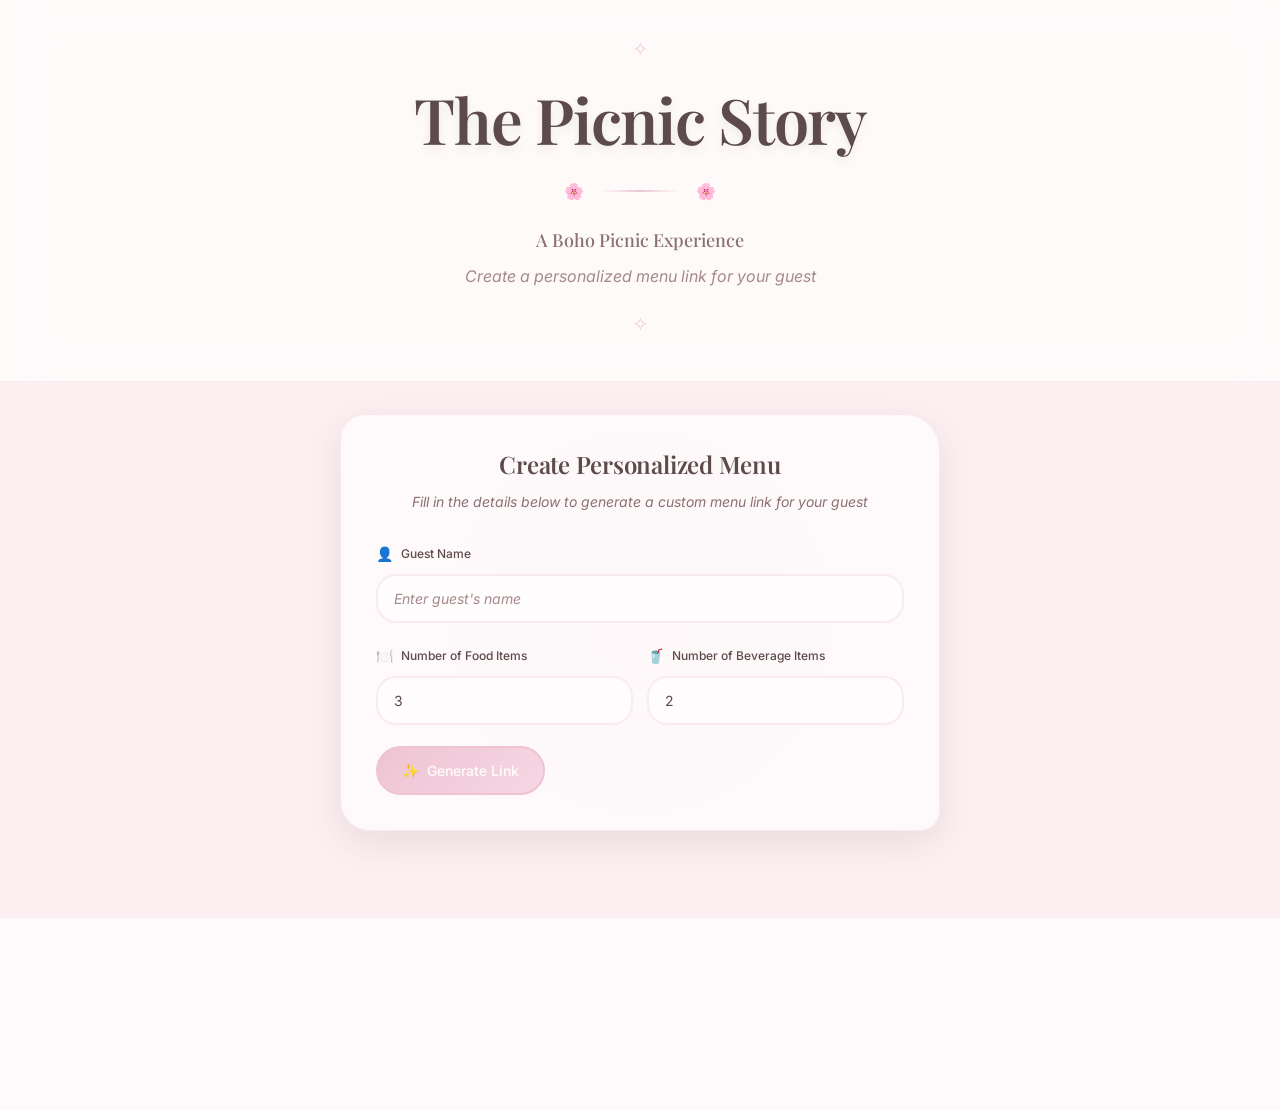
==== commit 0ea89580: "improved folder structure" ====
--- a/index.html
+++ b/index.html
@@ -4,7 +4,7 @@
     <meta charset="UTF-8">
     <meta name="viewport" content="width=device-width, initial-scale=1.0">
     <title>The Picnic Story - A Boho Picnic Experience</title>
-    <link rel="stylesheet" href="style.css">
+    <link rel="stylesheet" href="css/style.css">
     <link href="https://fonts.googleapis.com/css2?family=Playfair+Display:wght@400;500;600;700&family=Inter:wght@300;400;500;600&display=swap" rel="stylesheet">
 </head>
 <body>
@@ -134,6 +134,6 @@
         </div>
     </footer>
 
-    <script src="app.js"></script>
+    <script src="js/app.js"></script>
 </body>
 </html>
--- a/css/style.css
+++ b/css/style.css
@@ -0,0 +1,1569 @@
+:root {
+  /* Primitive Color Tokens */
+  --color-white: rgba(255, 255, 255, 1);
+  --color-black: rgba(0, 0, 0, 1);
+  --color-cream-50: rgba(252, 252, 249, 1);
+  --color-cream-100: rgba(255, 255, 253, 1);
+  --color-gray-200: rgba(245, 245, 245, 1);
+  --color-gray-300: rgba(167, 169, 169, 1);
+  --color-gray-400: rgba(119, 124, 124, 1);
+  --color-slate-500: rgba(98, 108, 113, 1);
+  --color-brown-600: rgba(94, 82, 64, 1);
+  --color-charcoal-700: rgba(31, 33, 33, 1);
+  --color-charcoal-800: rgba(38, 40, 40, 1);
+  --color-slate-900: rgba(19, 52, 59, 1);
+  --color-teal-300: rgba(50, 184, 198, 1);
+  --color-teal-400: rgba(45, 166, 178, 1);
+  --color-teal-500: rgba(33, 128, 141, 1);
+  --color-teal-600: rgba(29, 116, 128, 1);
+  --color-teal-700: rgba(26, 104, 115, 1);
+  --color-teal-800: rgba(41, 150, 161, 1);
+  --color-red-400: rgba(255, 84, 89, 1);
+  --color-red-500: rgba(192, 21, 47, 1);
+  --color-orange-400: rgba(230, 129, 97, 1);
+  --color-orange-500: rgba(168, 75, 47, 1);
+
+  /* RGB versions for opacity control */
+  --color-brown-600-rgb: 94, 82, 64;
+  --color-teal-500-rgb: 33, 128, 141;
+  --color-slate-900-rgb: 19, 52, 59;
+  --color-slate-500-rgb: 98, 108, 113;
+  --color-red-500-rgb: 192, 21, 47;
+  --color-red-400-rgb: 255, 84, 89;
+  --color-orange-500-rgb: 168, 75, 47;
+  --color-orange-400-rgb: 230, 129, 97;
+
+  /* Background color tokens (Light Mode) */
+  --color-bg-1: rgba(59, 130, 246, 0.08); /* Light blue */
+  --color-bg-2: rgba(245, 158, 11, 0.08); /* Light yellow */
+  --color-bg-3: rgba(34, 197, 94, 0.08); /* Light green */
+  --color-bg-4: rgba(239, 68, 68, 0.08); /* Light red */
+  --color-bg-5: rgba(147, 51, 234, 0.08); /* Light purple */
+  --color-bg-6: rgba(249, 115, 22, 0.08); /* Light orange */
+  --color-bg-7: rgba(236, 72, 153, 0.08); /* Light pink */
+  --color-bg-8: rgba(6, 182, 212, 0.08); /* Light cyan */
+
+  /* Semantic Color Tokens (Light Mode) */
+  --color-background: var(--color-cream-50);
+  --color-surface: var(--color-cream-100);
+  --color-text: var(--color-slate-900);
+  --color-text-secondary: var(--color-slate-500);
+  --color-primary: var(--color-teal-500);
+  --color-primary-hover: var(--color-teal-600);
+  --color-primary-active: var(--color-teal-700);
+  --color-secondary: rgba(var(--color-brown-600-rgb), 0.12);
+  --color-secondary-hover: rgba(var(--color-brown-600-rgb), 0.2);
+  --color-secondary-active: rgba(var(--color-brown-600-rgb), 0.25);
+  --color-border: rgba(var(--color-brown-600-rgb), 0.2);
+  --color-btn-primary-text: var(--color-cream-50);
+  --color-card-border: rgba(var(--color-brown-600-rgb), 0.12);
+  --color-card-border-inner: rgba(var(--color-brown-600-rgb), 0.12);
+  --color-error: var(--color-red-500);
+  --color-success: var(--color-teal-500);
+  --color-warning: var(--color-orange-500);
+  --color-info: var(--color-slate-500);
+  --color-focus-ring: rgba(var(--color-teal-500-rgb), 0.4);
+  --color-select-caret: rgba(var(--color-slate-900-rgb), 0.8);
+
+  /* Common style patterns */
+  --focus-ring: 0 0 0 3px var(--color-focus-ring);
+  --focus-outline: 2px solid var(--color-primary);
+  --status-bg-opacity: 0.15;
+  --status-border-opacity: 0.25;
+  --select-caret-light: url("data:image/svg+xml,%3Csvg xmlns='http://www.w3.org/2000/svg' width='16' height='16' viewBox='0 0 24 24' fill='none' stroke='%23134252' stroke-width='2' stroke-linecap='round' stroke-linejoin='round'%3E%3Cpolyline points='6 9 12 15 18 9'%3E%3C/polyline%3E%3C/svg%3E");
+  --select-caret-dark: url("data:image/svg+xml,%3Csvg xmlns='http://www.w3.org/2000/svg' width='16' height='16' viewBox='0 0 24 24' fill='none' stroke='%23f5f5f5' stroke-width='2' stroke-linecap='round' stroke-linejoin='round'%3E%3Cpolyline points='6 9 12 15 18 9'%3E%3C/polyline%3E%3C/svg%3E");
+
+  /* RGB versions for opacity control */
+  --color-success-rgb: 33, 128, 141;
+  --color-error-rgb: 192, 21, 47;
+  --color-warning-rgb: 168, 75, 47;
+  --color-info-rgb: 98, 108, 113;
+
+  /* Typography */
+  --font-family-base: "FKGroteskNeue", "Geist", "Inter", -apple-system,
+    BlinkMacSystemFont, "Segoe UI", Roboto, sans-serif;
+  --font-family-mono: "Berkeley Mono", ui-monospace, SFMono-Regular, Menlo,
+    Monaco, Consolas, monospace;
+  --font-size-xs: 11px;
+  --font-size-sm: 12px;
+  --font-size-base: 14px;
+  --font-size-md: 14px;
+  --font-size-lg: 16px;
+  --font-size-xl: 18px;
+  --font-size-2xl: 20px;
+  --font-size-3xl: 24px;
+  --font-size-4xl: 30px;
+  --font-weight-normal: 400;
+  --font-weight-medium: 500;
+  --font-weight-semibold: 550;
+  --font-weight-bold: 600;
+  --line-height-tight: 1.2;
+  --line-height-normal: 1.5;
+  --letter-spacing-tight: -0.01em;
+
+  /* Spacing */
+  --space-0: 0;
+  --space-1: 1px;
+  --space-2: 2px;
+  --space-4: 4px;
+  --space-6: 6px;
+  --space-8: 8px;
+  --space-10: 10px;
+  --space-12: 12px;
+  --space-16: 16px;
+  --space-20: 20px;
+  --space-24: 24px;
+  --space-32: 32px;
+
+  /* Border Radius */
+  --radius-sm: 6px;
+  --radius-base: 8px;
+  --radius-md: 10px;
+  --radius-lg: 12px;
+  --radius-full: 9999px;
+
+  /* Shadows */
+  --shadow-xs: 0 1px 2px rgba(0, 0, 0, 0.02);
+  --shadow-sm: 0 1px 3px rgba(0, 0, 0, 0.04), 0 1px 2px rgba(0, 0, 0, 0.02);
+  --shadow-md: 0 4px 6px -1px rgba(0, 0, 0, 0.04),
+    0 2px 4px -1px rgba(0, 0, 0, 0.02);
+  --shadow-lg: 0 10px 15px -3px rgba(0, 0, 0, 0.04),
+    0 4px 6px -2px rgba(0, 0, 0, 0.02);
+  --shadow-inset-sm: inset 0 1px 0 rgba(255, 255, 255, 0.15),
+    inset 0 -1px 0 rgba(0, 0, 0, 0.03);
+
+  /* Animation */
+  --duration-fast: 150ms;
+  --duration-normal: 250ms;
+  --ease-standard: cubic-bezier(0.16, 1, 0.3, 1);
+
+  /* Layout */
+  --container-sm: 640px;
+  --container-md: 768px;
+  --container-lg: 1024px;
+  --container-xl: 1280px;
+}
+
+/* Dark mode colors */
+@media (prefers-color-scheme: dark) {
+  :root {
+    /* RGB versions for opacity control (Dark Mode) */
+    --color-gray-400-rgb: 119, 124, 124;
+    --color-teal-300-rgb: 50, 184, 198;
+    --color-gray-300-rgb: 167, 169, 169;
+    --color-gray-200-rgb: 245, 245, 245;
+
+    /* Background color tokens (Dark Mode) */
+    --color-bg-1: rgba(29, 78, 216, 0.15); /* Dark blue */
+    --color-bg-2: rgba(180, 83, 9, 0.15); /* Dark yellow */
+    --color-bg-3: rgba(21, 128, 61, 0.15); /* Dark green */
+    --color-bg-4: rgba(185, 28, 28, 0.15); /* Dark red */
+    --color-bg-5: rgba(107, 33, 168, 0.15); /* Dark purple */
+    --color-bg-6: rgba(194, 65, 12, 0.15); /* Dark orange */
+    --color-bg-7: rgba(190, 24, 93, 0.15); /* Dark pink */
+    --color-bg-8: rgba(8, 145, 178, 0.15); /* Dark cyan */
+    
+    /* Semantic Color Tokens (Dark Mode) */
+    --color-background: var(--color-charcoal-700);
+    --color-surface: var(--color-charcoal-800);
+    --color-text: var(--color-gray-200);
+    --color-text-secondary: rgba(var(--color-gray-300-rgb), 0.7);
+    --color-primary: var(--color-teal-300);
+    --color-primary-hover: var(--color-teal-400);
+    --color-primary-active: var(--color-teal-800);
+    --color-secondary: rgba(var(--color-gray-400-rgb), 0.15);
+    --color-secondary-hover: rgba(var(--color-gray-400-rgb), 0.25);
+    --color-secondary-active: rgba(var(--color-gray-400-rgb), 0.3);
+    --color-border: rgba(var(--color-gray-400-rgb), 0.3);
+    --color-error: var(--color-red-400);
+    --color-success: var(--color-teal-300);
+    --color-warning: var(--color-orange-400);
+    --color-info: var(--color-gray-300);
+    --color-focus-ring: rgba(var(--color-teal-300-rgb), 0.4);
+    --color-btn-primary-text: var(--color-slate-900);
+    --color-card-border: rgba(var(--color-gray-400-rgb), 0.2);
+    --color-card-border-inner: rgba(var(--color-gray-400-rgb), 0.15);
+    --shadow-inset-sm: inset 0 1px 0 rgba(255, 255, 255, 0.1),
+      inset 0 -1px 0 rgba(0, 0, 0, 0.15);
+    --button-border-secondary: rgba(var(--color-gray-400-rgb), 0.2);
+    --color-border-secondary: rgba(var(--color-gray-400-rgb), 0.2);
+    --color-select-caret: rgba(var(--color-gray-200-rgb), 0.8);
+
+    /* Common style patterns - updated for dark mode */
+    --focus-ring: 0 0 0 3px var(--color-focus-ring);
+    --focus-outline: 2px solid var(--color-primary);
+    --status-bg-opacity: 0.15;
+    --status-border-opacity: 0.25;
+    --select-caret-light: url("data:image/svg+xml,%3Csvg xmlns='http://www.w3.org/2000/svg' width='16' height='16' viewBox='0 0 24 24' fill='none' stroke='%23134252' stroke-width='2' stroke-linecap='round' stroke-linejoin='round'%3E%3Cpolyline points='6 9 12 15 18 9'%3E%3C/polyline%3E%3C/svg%3E");
+    --select-caret-dark: url("data:image/svg+xml,%3Csvg xmlns='http://www.w3.org/2000/svg' width='16' height='16' viewBox='0 0 24 24' fill='none' stroke='%23f5f5f5' stroke-width='2' stroke-linecap='round' stroke-linejoin='round'%3E%3Cpolyline points='6 9 12 15 18 9'%3E%3C/polyline%3E%3C/svg%3E");
+
+    /* RGB versions for dark mode */
+    --color-success-rgb: var(--color-teal-300-rgb);
+    --color-error-rgb: var(--color-red-400-rgb);
+    --color-warning-rgb: var(--color-orange-400-rgb);
+    --color-info-rgb: var(--color-gray-300-rgb);
+  }
+}
+
+/* Data attribute for manual theme switching */
+[data-color-scheme="dark"] {
+  /* RGB versions for opacity control (dark mode) */
+  --color-gray-400-rgb: 119, 124, 124;
+  --color-teal-300-rgb: 50, 184, 198;
+  --color-gray-300-rgb: 167, 169, 169;
+  --color-gray-200-rgb: 245, 245, 245;
+
+  /* Colorful background palette - Dark Mode */
+  --color-bg-1: rgba(29, 78, 216, 0.15); /* Dark blue */
+  --color-bg-2: rgba(180, 83, 9, 0.15); /* Dark yellow */
+  --color-bg-3: rgba(21, 128, 61, 0.15); /* Dark green */
+  --color-bg-4: rgba(185, 28, 28, 0.15); /* Dark red */
+  --color-bg-5: rgba(107, 33, 168, 0.15); /* Dark purple */
+  --color-bg-6: rgba(194, 65, 12, 0.15); /* Dark orange */
+  --color-bg-7: rgba(190, 24, 93, 0.15); /* Dark pink */
+  --color-bg-8: rgba(8, 145, 178, 0.15); /* Dark cyan */
+  
+  /* Semantic Color Tokens (Dark Mode) */
+  --color-background: var(--color-charcoal-700);
+  --color-surface: var(--color-charcoal-800);
+  --color-text: var(--color-gray-200);
+  --color-text-secondary: rgba(var(--color-gray-300-rgb), 0.7);
+  --color-primary: var(--color-teal-300);
+  --color-primary-hover: var(--color-teal-400);
+  --color-primary-active: var(--color-teal-800);
+  --color-secondary: rgba(var(--color-gray-400-rgb), 0.15);
+  --color-secondary-hover: rgba(var(--color-gray-400-rgb), 0.25);
+  --color-secondary-active: rgba(var(--color-gray-400-rgb), 0.3);
+  --color-border: rgba(var(--color-gray-400-rgb), 0.3);
+  --color-error: var(--color-red-400);
+  --color-success: var(--color-teal-300);
+  --color-warning: var(--color-orange-400);
+  --color-info: var(--color-gray-300);
+  --color-focus-ring: rgba(var(--color-teal-300-rgb), 0.4);
+  --color-btn-primary-text: var(--color-slate-900);
+  --color-card-border: rgba(var(--color-gray-400-rgb), 0.15);
+  --color-card-border-inner: rgba(var(--color-gray-400-rgb), 0.15);
+  --shadow-inset-sm: inset 0 1px 0 rgba(255, 255, 255, 0.1),
+    inset 0 -1px 0 rgba(0, 0, 0, 0.15);
+  --color-border-secondary: rgba(var(--color-gray-400-rgb), 0.2);
+  --color-select-caret: rgba(var(--color-gray-200-rgb), 0.8);
+
+  /* Common style patterns - updated for dark mode */
+  --focus-ring: 0 0 0 3px var(--color-focus-ring);
+  --focus-outline: 2px solid var(--color-primary);
+  --status-bg-opacity: 0.15;
+  --status-border-opacity: 0.25;
+  --select-caret-light: url("data:image/svg+xml,%3Csvg xmlns='http://www.w3.org/2000/svg' width='16' height='16' viewBox='0 0 24 24' fill='none' stroke='%23134252' stroke-width='2' stroke-linecap='round' stroke-linejoin='round'%3E%3Cpolyline points='6 9 12 15 18 9'%3E%3C/polyline%3E%3C/svg%3E");
+  --select-caret-dark: url("data:image/svg+xml,%3Csvg xmlns='http://www.w3.org/2000/svg' width='16' height='16' viewBox='0 0 24 24' fill='none' stroke='%23f5f5f5' stroke-width='2' stroke-linecap='round' stroke-linejoin='round'%3E%3Cpolyline points='6 9 12 15 18 9'%3E%3C/polyline%3E%3C/svg%3E");
+
+  /* RGB versions for dark mode */
+  --color-success-rgb: var(--color-teal-300-rgb);
+  --color-error-rgb: var(--color-red-400-rgb);
+  --color-warning-rgb: var(--color-orange-400-rgb);
+  --color-info-rgb: var(--color-gray-300-rgb);
+}
+
+[data-color-scheme="light"] {
+  /* RGB versions for opacity control (light mode) */
+  --color-brown-600-rgb: 94, 82, 64;
+  --color-teal-500-rgb: 33, 128, 141;
+  --color-slate-900-rgb: 19, 52, 59;
+  
+  /* Semantic Color Tokens (Light Mode) */
+  --color-background: var(--color-cream-50);
+  --color-surface: var(--color-cream-100);
+  --color-text: var(--color-slate-900);
+  --color-text-secondary: var(--color-slate-500);
+  --color-primary: var(--color-teal-500);
+  --color-primary-hover: var(--color-teal-600);
+  --color-primary-active: var(--color-teal-700);
+  --color-secondary: rgba(var(--color-brown-600-rgb), 0.12);
+  --color-secondary-hover: rgba(var(--color-brown-600-rgb), 0.2);
+  --color-secondary-active: rgba(var(--color-brown-600-rgb), 0.25);
+  --color-border: rgba(var(--color-brown-600-rgb), 0.2);
+  --color-btn-primary-text: var(--color-cream-50);
+  --color-card-border: rgba(var(--color-brown-600-rgb), 0.12);
+  --color-card-border-inner: rgba(var(--color-brown-600-rgb), 0.12);
+  --color-error: var(--color-red-500);
+  --color-success: var(--color-teal-500);
+  --color-warning: var(--color-orange-500);
+  --color-info: var(--color-slate-500);
+  --color-focus-ring: rgba(var(--color-teal-500-rgb), 0.4);
+
+  /* RGB versions for light mode */
+  --color-success-rgb: var(--color-teal-500-rgb);
+  --color-error-rgb: var(--color-red-500-rgb);
+  --color-warning-rgb: var(--color-orange-500-rgb);
+  --color-info-rgb: var(--color-slate-500-rgb);
+}
+
+/* Base styles */
+html {
+  font-size: var(--font-size-base);
+  font-family: var(--font-family-base);
+  line-height: var(--line-height-normal);
+  color: var(--color-text);
+  background-color: var(--color-background);
+  -webkit-font-smoothing: antialiased;
+  box-sizing: border-box;
+}
+
+body {
+  margin: 0;
+  padding: 0;
+}
+
+*,
+*::before,
+*::after {
+  box-sizing: inherit;
+}
+
+/* Typography */
+h1,
+h2,
+h3,
+h4,
+h5,
+h6 {
+  margin: 0;
+  font-weight: var(--font-weight-semibold);
+  line-height: var(--line-height-tight);
+  color: var(--color-text);
+  letter-spacing: var(--letter-spacing-tight);
+}
+
+h1 {
+  font-size: var(--font-size-4xl);
+}
+h2 {
+  font-size: var(--font-size-3xl);
+}
+h3 {
+  font-size: var(--font-size-2xl);
+}
+h4 {
+  font-size: var(--font-size-xl);
+}
+h5 {
+  font-size: var(--font-size-lg);
+}
+h6 {
+  font-size: var(--font-size-md);
+}
+
+p {
+  margin: 0 0 var(--space-16) 0;
+}
+
+a {
+  color: var(--color-primary);
+  text-decoration: none;
+  transition: color var(--duration-fast) var(--ease-standard);
+}
+
+a:hover {
+  color: var(--color-primary-hover);
+}
+
+code,
+pre {
+  font-family: var(--font-family-mono);
+  font-size: calc(var(--font-size-base) * 0.95);
+  background-color: var(--color-secondary);
+  border-radius: var(--radius-sm);
+}
+
+code {
+  padding: var(--space-1) var(--space-4);
+}
+
+pre {
+  padding: var(--space-16);
+  margin: var(--space-16) 0;
+  overflow: auto;
+  border: 1px solid var(--color-border);
+}
+
+pre code {
+  background: none;
+  padding: 0;
+}
+
+/* Buttons */
+.btn {
+  display: inline-flex;
+  align-items: center;
+  justify-content: center;
+  padding: var(--space-8) var(--space-16);
+  border-radius: var(--radius-base);
+  font-size: var(--font-size-base);
+  font-weight: 500;
+  line-height: 1.5;
+  cursor: pointer;
+  transition: all var(--duration-normal) var(--ease-standard);
+  border: none;
+  text-decoration: none;
+  position: relative;
+}
+
+.btn:focus-visible {
+  outline: none;
+  box-shadow: var(--focus-ring);
+}
+
+.btn--primary {
+  background: var(--color-primary);
+  color: var(--color-btn-primary-text);
+}
+
+.btn--primary:hover {
+  background: var(--color-primary-hover);
+}
+
+.btn--primary:active {
+  background: var(--color-primary-active);
+}
+
+.btn--secondary {
+  background: var(--color-secondary);
+  color: var(--color-text);
+}
+
+.btn--secondary:hover {
+  background: var(--color-secondary-hover);
+}
+
+.btn--secondary:active {
+  background: var(--color-secondary-active);
+}
+
+.btn--outline {
+  background: transparent;
+  border: 1px solid var(--color-border);
+  color: var(--color-text);
+}
+
+.btn--outline:hover {
+  background: var(--color-secondary);
+}
+
+.btn--sm {
+  padding: var(--space-4) var(--space-12);
+  font-size: var(--font-size-sm);
+  border-radius: var(--radius-sm);
+}
+
+.btn--lg {
+  padding: var(--space-10) var(--space-20);
+  font-size: var(--font-size-lg);
+  border-radius: var(--radius-md);
+}
+
+.btn--full-width {
+  width: 100%;
+}
+
+.btn:disabled {
+  opacity: 0.5;
+  cursor: not-allowed;
+}
+
+/* Form elements */
+.form-control {
+  display: block;
+  width: 100%;
+  padding: var(--space-8) var(--space-12);
+  font-size: var(--font-size-md);
+  line-height: 1.5;
+  color: var(--color-text);
+  background-color: var(--color-surface);
+  border: 1px solid var(--color-border);
+  border-radius: var(--radius-base);
+  transition: border-color var(--duration-fast) var(--ease-standard),
+    box-shadow var(--duration-fast) var(--ease-standard);
+}
+
+textarea.form-control {
+  font-family: var(--font-family-base);
+  font-size: var(--font-size-base);
+}
+
+select.form-control {
+  padding: var(--space-8) var(--space-12);
+  -webkit-appearance: none;
+  -moz-appearance: none;
+  appearance: none;
+  background-image: var(--select-caret-light);
+  background-repeat: no-repeat;
+  background-position: right var(--space-12) center;
+  background-size: 16px;
+  padding-right: var(--space-32);
+}
+
+/* Add a dark mode specific caret */
+@media (prefers-color-scheme: dark) {
+  select.form-control {
+    background-image: var(--select-caret-dark);
+  }
+}
+
+/* Also handle data-color-scheme */
+[data-color-scheme="dark"] select.form-control {
+  background-image: var(--select-caret-dark);
+}
+
+[data-color-scheme="light"] select.form-control {
+  background-image: var(--select-caret-light);
+}
+
+.form-control:focus {
+  border-color: var(--color-primary);
+  outline: var(--focus-outline);
+}
+
+.form-label {
+  display: block;
+  margin-bottom: var(--space-8);
+  font-weight: var(--font-weight-medium);
+  font-size: var(--font-size-sm);
+}
+
+.form-group {
+  margin-bottom: var(--space-16);
+}
+
+/* Card component */
+.card {
+  background-color: var(--color-surface);
+  border-radius: var(--radius-lg);
+  border: 1px solid var(--color-card-border);
+  box-shadow: var(--shadow-sm);
+  overflow: hidden;
+  transition: box-shadow var(--duration-normal) var(--ease-standard);
+}
+
+.card:hover {
+  box-shadow: var(--shadow-md);
+}
+
+.card__body {
+  padding: var(--space-16);
+}
+
+.card__header,
+.card__footer {
+  padding: var(--space-16);
+  border-bottom: 1px solid var(--color-card-border-inner);
+}
+
+/* Status indicators - simplified with CSS variables */
+.status {
+  display: inline-flex;
+  align-items: center;
+  padding: var(--space-6) var(--space-12);
+  border-radius: var(--radius-full);
+  font-weight: var(--font-weight-medium);
+  font-size: var(--font-size-sm);
+}
+
+.status--success {
+  background-color: rgba(
+    var(--color-success-rgb, 33, 128, 141),
+    var(--status-bg-opacity)
+  );
+  color: var(--color-success);
+  border: 1px solid
+    rgba(var(--color-success-rgb, 33, 128, 141), var(--status-border-opacity));
+}
+
+.status--error {
+  background-color: rgba(
+    var(--color-error-rgb, 192, 21, 47),
+    var(--status-bg-opacity)
+  );
+  color: var(--color-error);
+  border: 1px solid
+    rgba(var(--color-error-rgb, 192, 21, 47), var(--status-border-opacity));
+}
+
+.status--warning {
+  background-color: rgba(
+    var(--color-warning-rgb, 168, 75, 47),
+    var(--status-bg-opacity)
+  );
+  color: var(--color-warning);
+  border: 1px solid
+    rgba(var(--color-warning-rgb, 168, 75, 47), var(--status-border-opacity));
+}
+
+.status--info {
+  background-color: rgba(
+    var(--color-info-rgb, 98, 108, 113),
+    var(--status-bg-opacity)
+  );
+  color: var(--color-info);
+  border: 1px solid
+    rgba(var(--color-info-rgb, 98, 108, 113), var(--status-border-opacity));
+}
+
+/* Container layout */
+.container {
+  width: 100%;
+  margin-right: auto;
+  margin-left: auto;
+  padding-right: var(--space-16);
+  padding-left: var(--space-16);
+}
+
+@media (min-width: 640px) {
+  .container {
+    max-width: var(--container-sm);
+  }
+}
+@media (min-width: 768px) {
+  .container {
+    max-width: var(--container-md);
+  }
+}
+@media (min-width: 1024px) {
+  .container {
+    max-width: var(--container-lg);
+  }
+}
+@media (min-width: 1280px) {
+  .container {
+    max-width: var(--container-xl);
+  }
+}
+
+/* Utility classes */
+.flex {
+  display: flex;
+}
+.flex-col {
+  flex-direction: column;
+}
+.items-center {
+  align-items: center;
+}
+.justify-center {
+  justify-content: center;
+}
+.justify-between {
+  justify-content: space-between;
+}
+.gap-4 {
+  gap: var(--space-4);
+}
+.gap-8 {
+  gap: var(--space-8);
+}
+.gap-16 {
+  gap: var(--space-16);
+}
+
+.m-0 {
+  margin: 0;
+}
+.mt-8 {
+  margin-top: var(--space-8);
+}
+.mb-8 {
+  margin-bottom: var(--space-8);
+}
+.mx-8 {
+  margin-left: var(--space-8);
+  margin-right: var(--space-8);
+}
+.my-8 {
+  margin-top: var(--space-8);
+  margin-bottom: var(--space-8);
+}
+
+.p-0 {
+  padding: 0;
+}
+.py-8 {
+  padding-top: var(--space-8);
+  padding-bottom: var(--space-8);
+}
+.px-8 {
+  padding-left: var(--space-8);
+  padding-right: var(--space-8);
+}
+.py-16 {
+  padding-top: var(--space-16);
+  padding-bottom: var(--space-16);
+}
+.px-16 {
+  padding-left: var(--space-16);
+  padding-right: var(--space-16);
+}
+
+.block {
+  display: block;
+}
+.hidden {
+  display: none;
+}
+
+/* Accessibility */
+.sr-only {
+  position: absolute;
+  width: 1px;
+  height: 1px;
+  padding: 0;
+  margin: -1px;
+  overflow: hidden;
+  clip: rect(0, 0, 0, 0);
+  white-space: nowrap;
+  border-width: 0;
+}
+
+:focus-visible {
+  outline: var(--focus-outline);
+  outline-offset: 2px;
+}
+
+/* Dark mode specifics */
+[data-color-scheme="dark"] .btn--outline {
+  border: 1px solid var(--color-border-secondary);
+}
+
+@font-face {
+  font-family: 'FKGroteskNeue';
+  src: url('https://r2cdn.perplexity.ai/fonts/FKGroteskNeue.woff2')
+    format('woff2');
+}
+
+/* END PERPLEXITY DESIGN SYSTEM */
+/* Boho Picnic Theme - Soft Pink Gradients */
+
+* {
+    margin: 0;
+    padding: 0;
+    box-sizing: border-box;
+}
+
+:root {
+    /* Boho Pink Color Palette */
+    --boho-blush: #FDEFF2;
+    --boho-cream: #FFEAF1;
+    --boho-dusty-rose: #EEC4D2;
+    --boho-soft-pink: #F6D7E5;
+    --boho-mauve: #D4A5B8;
+    --boho-sage-pink: #C4A5A5;
+    --boho-warm-white: #FEFCFC;
+    --boho-text-dark: #5D4A4A;
+    --boho-text-medium: #8B7070;
+    --boho-text-light: #A68989;
+    --boho-accent: #B89AAA;
+    
+    /* Organic shadows with pink tints */
+    --boho-shadow-soft: 0 8px 32px rgba(93, 74, 74, 0.08);
+    --boho-shadow-medium: 0 12px 40px rgba(93, 74, 74, 0.12);
+    --boho-shadow-floating: 0 20px 60px rgba(93, 74, 74, 0.15);
+    
+    /* Organic border radius */
+    --boho-radius-small: 12px;
+    --boho-radius-medium: 20px;
+    --boho-radius-large: 32px;
+    --boho-radius-organic: 25px 35px 20px 30px;
+}
+
+body {
+    font-family: 'Inter', var(--font-family-base);
+    line-height: 1.7;
+    color: var(--boho-text-dark);
+    background: var(--boho-blush);
+    min-height: 100vh;
+    scroll-behavior: smooth;
+    position: relative;
+    overflow-x: hidden;
+}
+
+/* Gradient Background */
+.gradient-bg {
+    position: fixed;
+    top: 0;
+    left: 0;
+    width: 100%;
+    height: 100%;
+    background: linear-gradient(135deg, 
+        var(--boho-blush) 0%, 
+        var(--boho-cream) 50%, 
+        var(--boho-dusty-rose) 100%);
+    pointer-events: none;
+    z-index: -1;
+}
+
+.gradient-bg::before {
+    content: '';
+    position: absolute;
+    top: 0;
+    left: 0;
+    width: 100%;
+    height: 100%;
+    background: radial-gradient(circle at 20% 80%, rgba(238, 196, 210, 0.3) 0%, transparent 50%),
+                radial-gradient(circle at 80% 20%, rgba(246, 215, 229, 0.4) 0%, transparent 50%),
+                radial-gradient(circle at 40% 40%, rgba(212, 165, 184, 0.2) 0%, transparent 50%);
+    animation: float 20s ease-in-out infinite;
+}
+
+@keyframes float {
+    0%, 100% { transform: translate(0, 0) rotate(0deg); }
+    33% { transform: translate(30px, -30px) rotate(120deg); }
+    66% { transform: translate(-20px, 20px) rotate(240deg); }
+}
+
+/* Fade in animation */
+.fade-in {
+    opacity: 0;
+    transform: translateY(30px);
+    animation: fadeIn 0.8s ease-out forwards;
+}
+
+@keyframes fadeIn {
+    to {
+        opacity: 1;
+        transform: translateY(0);
+    }
+}
+
+/* Header Styles */
+.header {
+    background: rgba(254, 252, 252, 0.85);
+    backdrop-filter: blur(20px);
+    padding: var(--space-32) 0 var(--space-24);
+    text-align: center;
+    position: relative;
+    overflow: hidden;
+    border-bottom: 1px solid rgba(238, 196, 210, 0.2);
+}
+
+.header__content {
+    position: relative;
+    z-index: 2;
+}
+
+.header__flourish {
+    font-size: var(--font-size-2xl);
+    color: var(--boho-dusty-rose);
+    margin-bottom: var(--space-16);
+    opacity: 0.8;
+    animation: sparkle 3s ease-in-out infinite;
+}
+
+@keyframes sparkle {
+    0%, 100% { opacity: 0.8; transform: scale(1); }
+    50% { opacity: 1; transform: scale(1.1); }
+}
+
+.header__title {
+    font-family: 'Playfair Display', serif;
+    font-size: clamp(2.5rem, 8vw, 4.5rem);
+    font-weight: 600;
+    color: var(--boho-text-dark);
+    margin-bottom: var(--space-20);
+    letter-spacing: -0.02em;
+    text-shadow: 0 4px 8px rgba(93, 74, 74, 0.1);
+}
+
+.header__divider {
+    display: flex;
+    align-items: center;
+    justify-content: center;
+    gap: var(--space-16);
+    margin: var(--space-20) 0;
+}
+
+.divider-leaf {
+    font-size: var(--font-size-lg);
+    color: var(--boho-dusty-rose);
+    animation: sway 4s ease-in-out infinite;
+}
+
+.divider-leaf:nth-child(3) {
+    animation-delay: 2s;
+}
+
+@keyframes sway {
+    0%, 100% { transform: rotate(-5deg); }
+    50% { transform: rotate(5deg); }
+}
+
+.divider-line {
+    width: 80px;
+    height: 2px;
+    background: linear-gradient(90deg, transparent, var(--boho-dusty-rose), transparent);
+    border-radius: var(--radius-full);
+}
+
+.header__subtitle {
+    font-family: 'Playfair Display', serif;
+    font-size: var(--font-size-xl);
+    color: var(--boho-text-medium);
+    font-weight: 500;
+    margin-bottom: var(--space-8);
+}
+
+.header__description {
+    font-size: var(--font-size-lg);
+    color: var(--boho-text-light);
+    font-style: italic;
+    font-weight: 400;
+}
+
+/* Main Content */
+.main {
+    padding: var(--space-32) 0;
+}
+
+/* Form Styles */
+.form-wrapper {
+    max-width: 600px;
+    margin: 0 auto;
+}
+
+.form-card {
+    background: rgba(254, 252, 252, 0.8);
+    backdrop-filter: blur(15px);
+    border: 1px solid rgba(238, 196, 210, 0.3);
+    border-radius: var(--boho-radius-organic);
+    padding: 2.5rem;
+    box-shadow: var(--boho-shadow-medium);
+    position: relative;
+    overflow: hidden;
+}
+
+.form-card::before {
+    content: '';
+    position: absolute;
+    top: -50%;
+    left: -50%;
+    width: 200%;
+    height: 200%;
+    background: radial-gradient(circle, rgba(238, 196, 210, 0.03) 0%, transparent 70%);
+    opacity: 0.5;
+}
+
+.form-header {
+    text-align: center;
+    margin-bottom: 2rem;
+    position: relative;
+    z-index: 2;
+}
+
+.form-title {
+    font-family: 'Playfair Display', serif;
+    font-size: var(--font-size-3xl);
+    font-weight: 600;
+    color: var(--boho-text-dark);
+    margin-bottom: var(--space-12);
+}
+
+.form-description {
+    font-size: var(--font-size-md);
+    color: var(--boho-text-medium);
+    font-style: italic;
+}
+
+.form {
+    position: relative;
+    z-index: 2;
+}
+
+.form-group {
+    margin-bottom: 1.5rem;
+}
+
+.form-row {
+    display: grid;
+    grid-template-columns: 1fr 1fr;
+    gap: 1rem;
+}
+
+.form-label {
+    display: flex;
+    align-items: center;
+    gap: var(--space-8);
+    margin-bottom: var(--space-8);
+    font-weight: var(--font-weight-medium);
+    color: var(--boho-text-dark);
+    font-size: var(--font-size-sm);
+}
+
+.label-icon {
+    font-size: var(--font-size-md);
+}
+
+.form-control {
+    width: 100%;
+    padding: var(--space-12) var(--space-16);
+    font-size: var(--font-size-md);
+    color: var(--boho-text-dark);
+    background: rgba(254, 252, 252, 0.9);
+    border: 2px solid rgba(238, 196, 210, 0.3);
+    border-radius: var(--boho-radius-medium);
+    transition: all var(--duration-normal) var(--ease-standard);
+    font-family: 'Inter', sans-serif;
+}
+
+.form-control:focus {
+    outline: none;
+    border-color: var(--boho-dusty-rose);
+    background: var(--boho-warm-white);
+    box-shadow: 0 0 0 4px rgba(238, 196, 210, 0.2);
+    transform: translateY(-2px);
+}
+
+.form-control::placeholder {
+    color: var(--boho-text-light);
+    font-style: italic;
+}
+
+/* Button Styles */
+.btn {
+    display: inline-flex;
+    align-items: center;
+    justify-content: center;
+    gap: var(--space-8);
+    padding: var(--space-12) var(--space-24);
+    border: none;
+    border-radius: var(--boho-radius-large);
+    font-size: var(--font-size-md);
+    font-weight: 500;
+    font-family: 'Inter', sans-serif;
+    cursor: pointer;
+    transition: all var(--duration-normal) var(--ease-standard);
+    position: relative;
+    overflow: hidden;
+}
+
+.btn::before {
+    content: '';
+    position: absolute;
+    top: 0;
+    left: -100%;
+    width: 100%;
+    height: 100%;
+    background: linear-gradient(90deg, transparent, rgba(255, 255, 255, 0.2), transparent);
+    transition: left 0.5s ease;
+}
+
+.btn:hover::before {
+    left: 100%;
+}
+
+.btn--primary {
+    background: linear-gradient(135deg, var(--boho-dusty-rose), var(--boho-soft-pink));
+    color: var(--boho-warm-white);
+    border: 2px solid var(--boho-dusty-rose);
+}
+
+.btn--primary:hover {
+    transform: translateY(-3px);
+    box-shadow: var(--boho-shadow-medium);
+    background: linear-gradient(135deg, var(--boho-mauve), var(--boho-dusty-rose));
+}
+
+.btn--secondary {
+    background: rgba(238, 196, 210, 0.2);
+    color: var(--boho-text-dark);
+    border: 2px solid rgba(238, 196, 210, 0.4);
+}
+
+.btn--secondary:hover {
+    background: rgba(238, 196, 210, 0.3);
+    transform: translateY(-2px);
+}
+
+.btn--outline {
+    background: transparent;
+    color: var(--boho-text-dark);
+    border: 2px solid rgba(238, 196, 210, 0.5);
+}
+
+.btn--outline:hover {
+    background: rgba(238, 196, 210, 0.1);
+    border-color: var(--boho-dusty-rose);
+}
+
+.btn:disabled {
+    opacity: 0.5;
+    cursor: not-allowed;
+    transform: none !important;
+}
+
+.btn-icon {
+    font-size: var(--font-size-md);
+}
+
+/* Link Result Styles */
+.link-result {
+    margin-top: 2rem;
+    padding: 1.5rem;
+    background: rgba(253, 239, 242, 0.6);
+    border: 1px solid rgba(238, 196, 210, 0.4);
+    border-radius: var(--boho-radius-medium);
+    text-align: center;
+}
+
+.result-header {
+    margin-bottom: 1rem;
+}
+
+.result-title {
+    font-family: 'Playfair Display', serif;
+    font-size: var(--font-size-xl);
+    color: var(--boho-text-dark);
+    margin-bottom: var(--space-8);
+}
+
+.result-description {
+    font-size: var(--font-size-sm);
+    color: var(--boho-text-medium);
+    font-style: italic;
+}
+
+.link-display {
+    display: flex;
+    gap: var(--space-8);
+    margin-bottom: 1rem;
+    align-items: stretch;
+}
+
+.link-input {
+    flex: 1;
+    padding: var(--space-12) var(--space-16);
+    background: var(--boho-warm-white);
+    border: 2px solid rgba(238, 196, 210, 0.3);
+    border-radius: var(--boho-radius-medium);
+    font-size: var(--font-size-sm);
+    color: var(--boho-text-dark);
+    font-family: 'Inter', monospace;
+}
+
+/* Menu Selection Styles */
+.menu-wrapper {
+    max-width: 900px;
+    margin: 0 auto;
+    display: grid;
+    gap: 2rem;
+}
+
+.selection-section {
+    background: rgba(254, 252, 252, 0.8);
+    backdrop-filter: blur(15px);
+    border: 1px solid rgba(238, 196, 210, 0.3);
+    border-radius: var(--boho-radius-organic);
+    padding: 2rem;
+    box-shadow: var(--boho-shadow-soft);
+}
+
+.section-header {
+    text-align: center;
+    margin-bottom: 1.5rem;
+}
+
+.section-icon {
+    font-size: 3rem;
+    margin-bottom: var(--space-16);
+}
+
+.section-title {
+    font-family: 'Playfair Display', serif;
+    font-size: var(--font-size-2xl);
+    color: var(--boho-text-dark);
+    margin-bottom: var(--space-8);
+}
+
+.section-description {
+    font-size: var(--font-size-md);
+    color: var(--boho-text-medium);
+    font-style: italic;
+}
+
+.selectors-grid {
+    display: grid;
+    grid-template-columns: repeat(auto-fit, minmax(250px, 1fr));
+    gap: 1rem;
+}
+
+.selector-group {
+    position: relative;
+}
+
+.selector-label {
+    display: block;
+    font-size: var(--font-size-sm);
+    color: var(--boho-text-dark);
+    margin-bottom: var(--space-4);
+    font-weight: 500;
+}
+
+.selector {
+    width: 100%;
+    padding: var(--space-12) var(--space-16);
+    background: rgba(254, 252, 252, 0.9);
+    border: 2px solid rgba(238, 196, 210, 0.3);
+    border-radius: var(--boho-radius-medium);
+    font-size: var(--font-size-sm);
+    color: var(--boho-text-dark);
+    font-family: 'Inter', sans-serif;
+    cursor: pointer;
+    transition: all var(--duration-normal) var(--ease-standard);
+    appearance: none;
+    background-image: url("data:image/svg+xml,%3Csvg xmlns='http://www.w3.org/2000/svg' width='16' height='16' viewBox='0 0 24 24' fill='none' stroke='%23A68989' stroke-width='2' stroke-linecap='round' stroke-linejoin='round'%3E%3Cpolyline points='6 9 12 15 18 9'%3E%3C/polyline%3E%3C/svg%3E");
+    background-repeat: no-repeat;
+    background-position: right 12px center;
+    padding-right: 40px;
+}
+
+.selector:focus {
+    outline: none;
+    border-color: var(--boho-dusty-rose);
+    box-shadow: 0 0 0 3px rgba(238, 196, 210, 0.2);
+}
+
+.selector option {
+    background: var(--boho-warm-white);
+    color: var(--boho-text-dark);
+    padding: var(--space-8);
+}
+
+/* Preview Card */
+.preview-card {
+    background: rgba(253, 239, 242, 0.8);
+    backdrop-filter: blur(15px);
+    border: 1px solid rgba(238, 196, 210, 0.4);
+    border-radius: var(--boho-radius-organic);
+    padding: 2rem;
+    box-shadow: var(--boho-shadow-medium);
+    position: sticky;
+    top: 2rem;
+}
+
+.preview-header {
+    text-align: center;
+    margin-bottom: 1.5rem;
+}
+
+.preview-title {
+    font-family: 'Playfair Display', serif;
+    font-size: var(--font-size-xl);
+    color: var(--boho-text-dark);
+    margin-bottom: var(--space-8);
+}
+
+.preview-description {
+    font-size: var(--font-size-sm);
+    color: var(--boho-text-medium);
+    font-style: italic;
+}
+
+.preview-section {
+    margin-bottom: 1.5rem;
+}
+
+.preview-subtitle {
+    display: flex;
+    align-items: center;
+    gap: var(--space-8);
+    font-size: var(--font-size-md);
+    color: var(--boho-text-dark);
+    margin-bottom: var(--space-12);
+    font-weight: 500;
+}
+
+.preview-icon {
+    font-size: var(--font-size-lg);
+}
+
+.preview-list {
+    list-style: none;
+    background: rgba(254, 252, 252, 0.6);
+    border-radius: var(--boho-radius-small);
+    padding: var(--space-12);
+    min-height: 120px;
+    max-height: 200px;
+    overflow-y: auto;
+}
+
+.preview-list li {
+    padding: var(--space-6) var(--space-8);
+    color: var(--boho-text-dark);
+    font-size: var(--font-size-sm);
+    border-bottom: 1px solid rgba(238, 196, 210, 0.2);
+    margin-bottom: var(--space-4);
+    border-radius: var(--boho-radius-small);
+    transition: all 0.3s ease;
+}
+
+.preview-list li:last-child {
+    border-bottom: none;
+    margin-bottom: 0;
+}
+
+.preview-placeholder {
+    color: var(--boho-text-light);
+    font-style: italic;
+    text-align: center;
+    padding: 2rem 1rem !important;
+}
+
+.preview-actions {
+    text-align: center;
+    margin-top: 1.5rem;
+}
+
+/* Modal Styles */
+.modal {
+    position: fixed;
+    top: 0;
+    left: 0;
+    width: 100%;
+    height: 100%;
+    z-index: 1000;
+    display: flex;
+    align-items: center;
+    justify-content: center;
+    padding: var(--space-20);
+}
+
+.modal.hidden {
+    display: none;
+}
+
+.modal-overlay {
+    position: absolute;
+    top: 0;
+    left: 0;
+    width: 100%;
+    height: 100%;
+    background: rgba(93, 74, 74, 0.6);
+    backdrop-filter: blur(5px);
+}
+
+.modal-content {
+    position: relative;
+    background: var(--boho-warm-white);
+    border-radius: var(--boho-radius-large);
+    box-shadow: var(--boho-shadow-floating);
+    max-width: 500px;
+    width: 100%;
+    max-height: 80vh;
+    overflow-y: auto;
+}
+
+.modal-header {
+    padding: 1.5rem 2rem 1rem;
+    border-bottom: 1px solid rgba(238, 196, 210, 0.3);
+    display: flex;
+    align-items: center;
+    justify-content: space-between;
+}
+
+.modal-title {
+    font-family: 'Playfair Display', serif;
+    font-size: var(--font-size-xl);
+    color: var(--boho-text-dark);
+}
+
+.modal-close {
+    background: none;
+    border: none;
+    font-size: 1.5rem;
+    color: var(--boho-text-medium);
+    cursor: pointer;
+    padding: var(--space-4) var(--space-8);
+    border-radius: var(--radius-sm);
+    transition: all var(--duration-fast) var(--ease-standard);
+}
+
+.modal-close:hover {
+    background: rgba(238, 196, 210, 0.2);
+}
+
+.modal-body {
+    padding: 2rem;
+}
+
+.thank-you-content {
+    text-align: center;
+}
+
+.thank-you-icon {
+    font-size: 4rem;
+    margin-bottom: 1rem;
+}
+
+.thank-you-message {
+    font-size: var(--font-size-lg);
+    color: var(--boho-text-dark);
+    margin-bottom: 1.5rem;
+}
+
+.order-summary {
+    background: rgba(253, 239, 242, 0.5);
+    border-radius: var(--boho-radius-medium);
+    padding: 1.5rem;
+    margin: 1.5rem 0;
+    text-align: left;
+}
+
+.summary-title {
+    font-family: 'Playfair Display', serif;
+    font-size: var(--font-size-lg);
+    color: var(--boho-text-dark);
+    margin-bottom: 1rem;
+    text-align: center;
+}
+
+.summary-content {
+    font-size: var(--font-size-sm);
+    color: var(--boho-text-dark);
+    line-height: 1.6;
+}
+
+.thank-you-note {
+    font-size: var(--font-size-md);
+    color: var(--boho-text-medium);
+    font-style: italic;
+    margin-top: 1rem;
+}
+
+/* Footer */
+.footer {
+    background: rgba(254, 252, 252, 0.8);
+    backdrop-filter: blur(15px);
+    border-top: 1px solid rgba(238, 196, 210, 0.3);
+    padding: var(--space-32) 0;
+    margin-top: 4rem;
+}
+
+.footer-content {
+    text-align: center;
+}
+
+.footer-ornament {
+    font-size: var(--font-size-lg);
+    color: var(--boho-dusty-rose);
+    margin-bottom: var(--space-16);
+    opacity: 0.6;
+}
+
+.footer-text {
+    color: var(--boho-text-medium);
+    font-size: var(--font-size-md);
+    font-style: italic;
+    font-weight: 300;
+}
+
+/* Utility Classes */
+.hidden {
+    display: none !important;
+}
+
+/* Responsive Design */
+@media (min-width: 768px) {
+    .menu-wrapper {
+        grid-template-columns: 1fr 1fr;
+        grid-template-rows: auto auto auto;
+    }
+    
+    .preview-card {
+        grid-column: 2;
+        grid-row: 1 / -1;
+    }
+    
+    #foodSection {
+        grid-column: 1;
+        grid-row: 1;
+    }
+    
+    #beverageSection {
+        grid-column: 1;
+        grid-row: 2;
+    }
+}
+
+@media (max-width: 767px) {
+    .header {
+        padding: var(--space-24) 0;
+    }
+    
+    .header__title {
+        font-size: 2.5rem;
+    }
+    
+    .form-card {
+        padding: 2rem 1.5rem;
+        border-radius: var(--boho-radius-large);
+    }
+    
+    .form-row {
+        grid-template-columns: 1fr;
+        gap: 0;
+    }
+    
+    .link-display {
+        flex-direction: column;
+    }
+    
+    .selection-section {
+        padding: 1.5rem;
+    }
+    
+    .selectors-grid {
+        grid-template-columns: 1fr;
+    }
+    
+    .preview-card {
+        position: static;
+    }
+    
+    .modal {
+        padding: var(--space-16);
+    }
+    
+    .modal-content {
+        max-height: 90vh;
+    }
+}
+
+/* Accessibility */
+@media (prefers-reduced-motion: reduce) {
+    *,
+    *::before,
+    *::after {
+        animation-duration: 0.01ms !important;
+        animation-iteration-count: 1 !important;
+        transition-duration: 0.01ms !important;
+    }
+}
+
+:focus-visible {
+    outline: 3px solid rgba(238, 196, 210, 0.6);
+    outline-offset: 2px;
+}
+
+/* Custom scrollbar */
+.preview-list::-webkit-scrollbar {
+    width: 6px;
+}
+
+.preview-list::-webkit-scrollbar-track {
+    background: rgba(238, 196, 210, 0.1);
+    border-radius: 3px;
+}
+
+.preview-list::-webkit-scrollbar-thumb {
+    background: rgba(238, 196, 210, 0.5);
+    border-radius: 3px;
+}
+
+.preview-list::-webkit-scrollbar-thumb:hover {
+    background: rgba(238, 196, 210, 0.7);
+}
